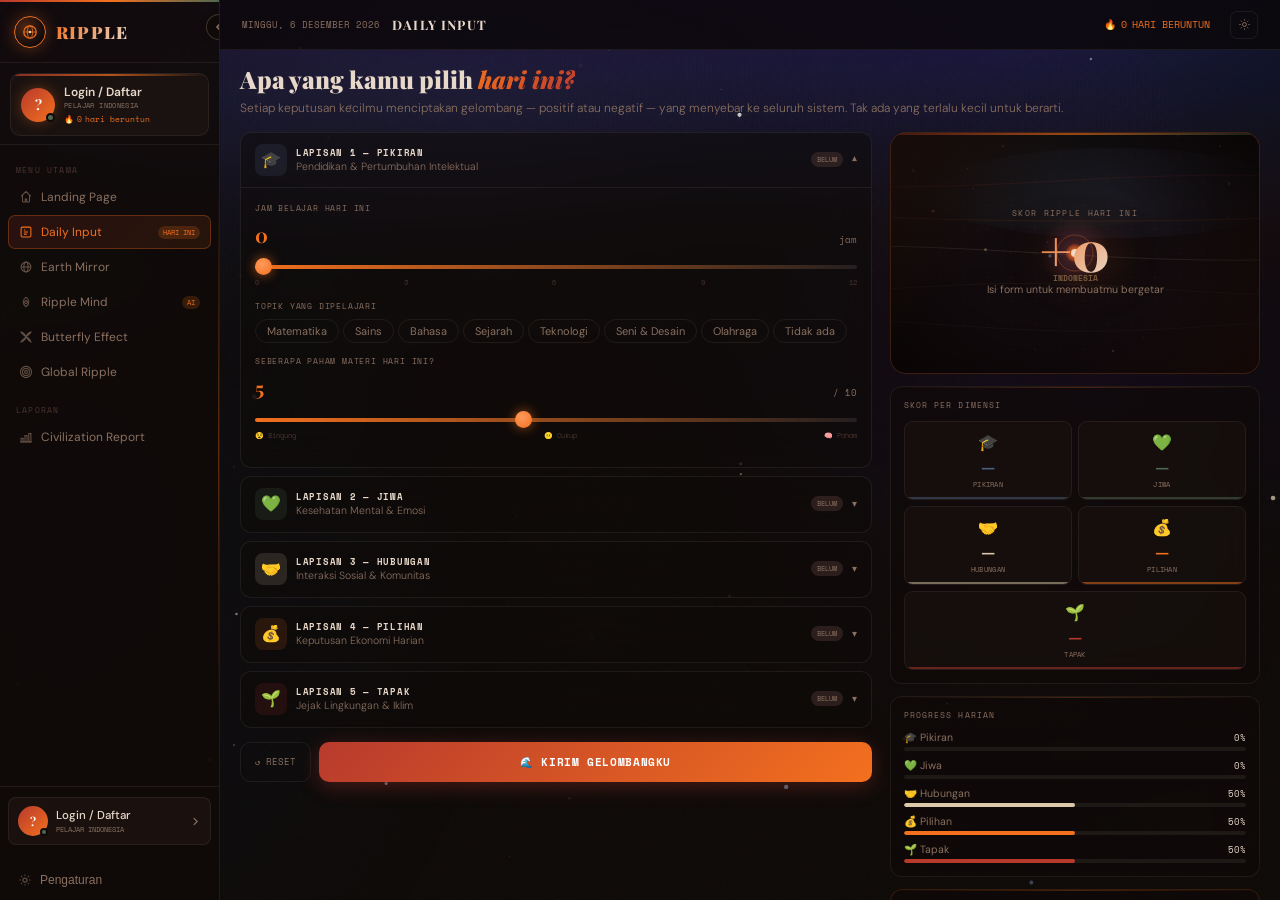
==== input.html @ 6441d4a1 "Add files via upload" ====
<!doctype html>
<html lang="id">
  <head>
    <meta charset="UTF-8" />
    <meta name="viewport" content="width=device-width,initial-scale=1.0" />
    <title>RIPPLE — Daily Input</title>
    <link rel="preconnect" href="https://fonts.googleapis.com" />
    <link
      href="https://fonts.googleapis.com/css2?family=Playfair+Display:ital,wght@0,700;0,900;1,700&family=Space+Mono:wght@400;700&family=DM+Sans:opsz,wght@9..40,300;9..40,400;9..40,500;9..40,600&display=swap"
      rel="stylesheet"
    />
    <!-- ══ THEME (diload pertama untuk cegah flash) ══ -->
    <script>
      // Apply theme before render to prevent flash
      (function () {
        var t = localStorage.getItem("ripple_theme") || "dark";
        document.documentElement.setAttribute("data-theme", t);
      })();
    </script>
    <style id="theme-vars">
      /* ══════════════════════════════════════════════
   RIPPLE — Theme Variables
   Supports: [data-theme="dark"] (default) & [data-theme="light"]
══════════════════════════════════════════════ */

      /* ── BRAND COLORS (tetap sama di semua tema) ── */
      :root {
        --cream: #e8d8c9;
        --navy: #4b607f;
        --sand: #dcc9a9;
        --red: #b83a2d;
        --forest: #4e6851;
        --orange: #f3701e;
        --sw: 220px;

        /* Transition untuk semua perubahan tema */
        --theme-transition:
          background 0.35s ease, color 0.35s ease, border-color 0.35s ease;
      }

      /* ══════════════════════════════
   DARK THEME (default)
══════════════════════════════ */
      :root,
      [data-theme="dark"] {
        --bg: #0f0b09;
        --bg2: #1a1210ee;
        --bg3: #221815cc;
        --bg4: #2c1f1a;

        --txt: #e8d8c9;
        --muted: #8a7060;
        --dim: #4a3530;
        --border: rgba(232, 216, 201, 0.08);
        --borderg: rgba(220, 201, 169, 0.22);

        --aurora1: rgba(78, 104, 81, 0.18);
        --aurora2: rgba(75, 96, 127, 0.15);
        --aurora3: rgba(184, 58, 45, 0.12);
        --aurora4: rgba(140, 60, 180, 0.1);

        /* Panel/card backgrounds */
        --panel-bg: rgba(15, 10, 8, 0.55);
        --panel-bg-solid: rgba(16, 10, 8, 0.82);
        --sidebar-bg: rgba(12, 8, 6, 0.9);
        --topbar-bg: rgba(10, 6, 4, 0.75);
        --input-bg: rgba(15, 10, 8, 0.7);
        --card-bg: rgba(34, 24, 21, 0.6);
        --chip-bg: rgba(20, 14, 12, 0.9);

        /* Radial overlay inside ripple box */
        --ripple-vignette: rgba(8, 4, 2, 0.75);

        /* Grain opacity */
        --grain-opacity: 0.022;

        /* Theme toggle icon */
        --theme-icon: "☀️";
        --theme-label: "Mode Terang";
      }

      /* ══════════════════════════════
   LIGHT THEME
══════════════════════════════ */
      [data-theme="light"] {
        --bg: #f0e6da;
        --bg2: #e8d9caee;
        --bg3: #deccbacc;
        --bg4: #d3bfa9;

        --txt: #1e140f;
        --muted: #5c4235;
        --dim: #9a7b6a;
        --border: rgba(80, 50, 35, 0.15);
        --borderg: rgba(80, 50, 35, 0.3);

        --aurora1: rgba(78, 104, 81, 0.1);
        --aurora2: rgba(75, 96, 127, 0.08);
        --aurora3: rgba(184, 58, 45, 0.07);
        --aurora4: rgba(140, 60, 180, 0.06);

        /* Panel/card backgrounds */
        --panel-bg: rgba(255, 248, 240, 0.88);
        --panel-bg-solid: rgba(252, 244, 234, 0.97);
        --sidebar-bg: rgba(248, 238, 226, 0.98);
        --topbar-bg: rgba(246, 236, 224, 0.96);
        --input-bg: rgba(255, 252, 248, 0.95);
        --card-bg: rgba(240, 228, 214, 0.9);
        --chip-bg: rgba(252, 244, 234, 0.98);

        /* Radial overlay inside ripple box */
        --ripple-vignette: rgba(230, 215, 195, 0.5);

        /* Grain opacity */
        --grain-opacity: 0.012;

        /* Theme toggle icon */
        --theme-icon: "🌙";
        --theme-label: "Mode Gelap";
      }
    </style>
    <style>
      *,
      *::before,
      *::after {
        box-sizing: border-box;
        margin: 0;
        padding: 0;
      }

      html,
      body {
        height: 100%;
        font-family: "DM Sans", sans-serif;
        background: var(--bg);
        color: var(--txt);
        overflow: hidden;
      }

      /* ══════════════════════════════════════
         FIXED RIPPLE BACKGROUND — always visible
      ══════════════════════════════════════ */
      #ripple-bg {
        position: fixed;
        inset: 0;
        z-index: 0;
        pointer-events: none;
      }
      #ripple-bg canvas {
        width: 100%;
        height: 100%;
        display: block;
      }

      /* Deep space — static base, animation is on canvas */
      #aurora-layer {
        position: fixed;
        inset: 0;
        z-index: 0;
        pointer-events: none;
        background:
          radial-gradient(
            ellipse 140% 55% at 15% -5%,
            rgba(35, 15, 75, 0.6) 0%,
            transparent 65%
          ),
          radial-gradient(
            ellipse 110% 45% at 85% 0%,
            rgba(15, 35, 90, 0.5) 0%,
            transparent 60%
          ),
          radial-gradient(
            ellipse 90% 50% at 50% -10%,
            rgba(55, 15, 65, 0.35) 0%,
            transparent 55%
          ),
          radial-gradient(
            ellipse 50% 90% at 5% 60%,
            rgba(8, 25, 55, 0.22) 0%,
            transparent 70%
          ),
          radial-gradient(
            ellipse 70% 40% at 90% 40%,
            rgba(20, 10, 50, 0.2) 0%,
            transparent 65%
          );
      }

      /* Grain */
      body::before {
        content: "";
        position: fixed;
        inset: 0;
        z-index: 1;
        pointer-events: none;
        background-image: url("data:image/svg+xml,%3Csvg viewBox='0 0 256 256' xmlns='http://www.w3.org/2000/svg'%3E%3Cfilter id='n'%3E%3CfeTurbulence type='fractalNoise' baseFrequency='0.9' numOctaves='4' stitchTiles='stitch'/%3E%3C/filter%3E%3Crect width='100%25' height='100%25' filter='url(%23n)' opacity='1'/%3E%3C/svg%3E");
        opacity: 0.022;
        mix-blend-mode: overlay;
      }

      .shell {
        display: flex;
        height: 100vh;
        width: 100vw;
        position: relative;
        z-index: 2;
      }

      /* ── SIDEBAR ── */
      .sidebar {
        width: var(--sw);
        min-width: var(--sw);
        height: 100vh;
        background: var(--panel-bg-solid);
        backdrop-filter: blur(20px);
        border-right: 1px solid var(--border);
        display: flex;
        flex-direction: column;
        flex-shrink: 0;
        position: relative;
        overflow: hidden;
      }
      .sidebar::before {
        content: "";
        position: absolute;
        top: 0;
        left: 0;
        right: 0;
        height: 2px;
        background: linear-gradient(
          90deg,
          var(--red),
          var(--orange),
          var(--forest)
        );
      }
      .sidebar::after {
        content: "";
        position: absolute;
        top: 20%;
        right: 0;
        width: 1px;
        height: 60%;
        background: linear-gradient(
          180deg,
          transparent,
          rgba(243, 112, 30, 0.35),
          transparent
        );
        pointer-events: none;
      }
      .sbar-logo {
        padding: 16px 14px 14px;
        border-bottom: 1px solid var(--border);
        display: flex;
        align-items: center;
        gap: 10px;
        text-decoration: none;
        flex-shrink: 0;
      }
      .logo-orb {
        width: 32px;
        height: 32px;
        border-radius: 50%;
        border: 1.5px solid var(--orange);
        display: flex;
        align-items: center;
        justify-content: center;
        flex-shrink: 0;
        background: radial-gradient(
          circle at 35% 35%,
          rgba(243, 112, 30, 0.28),
          transparent 70%
        );
        box-shadow: 0 0 16px rgba(243, 112, 30, 0.35);
        animation: orbPulse 3s ease-in-out infinite;
      }
      @keyframes orbPulse {
        0%,
        100% {
          box-shadow: 0 0 16px rgba(243, 112, 30, 0.3);
        }
        50% {
          box-shadow:
            0 0 28px rgba(243, 112, 30, 0.6),
            0 0 50px rgba(184, 58, 45, 0.2);
        }
      }
      .logo-txt {
        font-family: "Playfair Display", serif;
        font-weight: 900;
        font-size: 17px;
        letter-spacing: 0.07em;
        background: linear-gradient(135deg, var(--orange), var(--cream));
        -webkit-background-clip: text;
        -webkit-text-fill-color: transparent;
        background-clip: text;
      }
      .sbar-nav {
        flex: 1;
        padding: 8px;
        overflow-y: auto;
        scrollbar-width: none;
      }
      .sbar-nav::-webkit-scrollbar {
        display: none;
      }
      .nav-sec {
        font-family: "Space Mono", monospace;
        font-size: 7.5px;
        letter-spacing: 0.16em;
        color: var(--dim);
        text-transform: uppercase;
        padding: 12px 8px 4px;
      }
      .nav-a {
        display: flex;
        align-items: center;
        gap: 8px;
        padding: 8px 10px;
        border-radius: 7px;
        text-decoration: none;
        color: var(--muted);
        font-size: 12px;
        transition: all 0.2s;
        border: 1px solid transparent;
        margin-bottom: 1px;
        cursor: pointer;
      }
      .nav-a:hover {
        background: rgba(232, 216, 201, 0.05);
        color: var(--txt);
        border-color: var(--border);
      }
      .nav-a.active {
        background: linear-gradient(
          135deg,
          rgba(184, 58, 45, 0.15),
          rgba(243, 112, 30, 0.1)
        );
        color: var(--orange);
        border-color: rgba(243, 112, 30, 0.3);
      }
      .nav-a svg {
        width: 14px;
        height: 14px;
        opacity: 0.7;
        flex-shrink: 0;
      }
      .nav-a.active svg {
        opacity: 1;
      }
      .nbadge {
        margin-left: auto;
        font-family: "Space Mono", monospace;
        font-size: 6.5px;
        padding: 2px 5px;
        border-radius: 99px;
        background: rgba(243, 112, 30, 0.18);
        color: var(--orange);
      }
      .sbar-user {
        padding: 10px 8px;
        border-top: 1px solid var(--border);
        flex-shrink: 0;
      }
      .user-card {
        display: flex;
        align-items: center;
        gap: 8px;
        padding: 8px 9px;
        border-radius: 8px;
        border: 1px solid var(--border);
        background: var(--card-bg);
        cursor: pointer;
        transition: all 0.2s;
        text-decoration: none;
      }
      .user-card:hover {
        border-color: var(--borderg);
      }
      .u-avatar {
        width: 30px;
        height: 30px;
        border-radius: 50%;
        flex-shrink: 0;
        background: linear-gradient(135deg, var(--red), var(--orange));
        display: flex;
        align-items: center;
        justify-content: center;
        font-family: "Playfair Display", serif;
        font-size: 12px;
        font-weight: 700;
        color: #fff;
        position: relative;
      }
      .u-avatar::after {
        content: "";
        position: absolute;
        bottom: 0px;
        right: 0px;
        width: 8px;
        height: 8px;
        border-radius: 50%;
        background: var(--forest);
        border: 2px solid var(--bg);
      }
      .u-info {
        flex: 1;
        min-width: 0;
      }
      .u-name {
        font-size: 11.5px;
        font-weight: 500;
        color: var(--txt);
        white-space: nowrap;
        overflow: hidden;
        text-overflow: ellipsis;
      }
      .u-role {
        font-family: "Space Mono", monospace;
        font-size: 7px;
        color: var(--muted);
        margin-top: 1px;
      }

      /* ── MAIN ── */
      .main {
        flex: 1;
        display: flex;
        flex-direction: column;
        overflow: hidden;
        min-width: 0;
      }
      .topbar {
        height: 50px;
        flex-shrink: 0;
        background: var(--topbar-bg);
        backdrop-filter: blur(18px);
        border-bottom: 1px solid var(--border);
        display: flex;
        align-items: center;
        padding: 0 22px;
        gap: 12px;
      }
      .tb-date {
        font-family: "Space Mono", monospace;
        font-size: 9px;
        color: var(--muted);
      }
      .tb-title {
        font-family: "Playfair Display", serif;
        font-size: 13px;
        font-weight: 700;
        letter-spacing: 0.09em;
        color: var(--cream);
      }
      .tb-streak {
        margin-left: auto;
        font-family: "Space Mono", monospace;
        font-size: 10px;
        color: var(--orange);
        display: flex;
        align-items: center;
        gap: 5px;
      }

      /* ── SCROLL ── */
      .scroll {
        flex: 1;
        overflow-y: auto;
        padding: 16px 20px;
        display: flex;
        flex-direction: column;
        gap: 0;
      }
      .scroll::-webkit-scrollbar {
        width: 3px;
      }
      .scroll::-webkit-scrollbar-thumb {
        background: rgba(243, 112, 30, 0.3);
        border-radius: 99px;
      }

      .two-col {
        display: grid;
        grid-template-columns: 1fr 370px;
        gap: 18px;
        align-items: start;
        flex: 1;
      }
      .col-left {
        display: flex;
        flex-direction: column;
        gap: 0;
      }
      .col-right {
        display: flex;
        flex-direction: column;
        gap: 12px;
        position: sticky;
        top: 0;
      }

      .page-head {
        margin-bottom: 14px;
      }
      .page-head h1 {
        font-family: "Playfair Display", serif;
        font-size: 24px;
        font-weight: 900;
        line-height: 1.15;
        margin-bottom: 5px;
      }
      .page-head h1 em {
        font-style: italic;
        background: linear-gradient(135deg, var(--orange), var(--red));
        -webkit-background-clip: text;
        -webkit-text-fill-color: transparent;
        background-clip: text;
      }
      .page-head p {
        font-size: 12px;
        color: var(--muted);
        line-height: 1.6;
        font-weight: 300;
      }

      .score-panel {
        background: var(--panel-bg);
        backdrop-filter: blur(24px);
        border: 1px solid rgba(243, 112, 30, 0.2);
        border-radius: 16px;
        padding: 0;
        overflow: hidden;
        position: relative;
      }
      .score-panel::before {
        content: "";
        position: absolute;
        top: 0;
        left: 0;
        right: 0;
        height: 2px;
        background: linear-gradient(
          90deg,
          var(--red),
          var(--orange),
          var(--forest)
        );
      }
      .ripple-box {
        position: relative;
        width: 100%;
        height: 240px;
        overflow: hidden;
      }
      .ripple-box canvas {
        position: absolute;
        top: 0;
        left: 0;
        width: 100%;
        height: 100%;
        z-index: 1;
      }
      .ripple-box::before {
        content: "";
        position: absolute;
        inset: 0;
        background: radial-gradient(
          ellipse at 50% 50%,
          transparent 38%,
          var(--ripple-vignette) 100%
        );
        pointer-events: none;
        z-index: 2;
      }
      .ripple-box::after {
        content: "";
        position: absolute;
        inset: 0;
        background:
          linear-gradient(135deg, rgba(243, 112, 30, 0.06) 0%, transparent 35%),
          linear-gradient(315deg, rgba(184, 58, 45, 0.06) 0%, transparent 35%);
        pointer-events: none;
        z-index: 2;
      }
      .ripple-overlay {
        position: absolute;
        inset: 0;
        z-index: 3;
        display: flex;
        flex-direction: column;
        align-items: center;
        justify-content: center;
        pointer-events: none;
        gap: 2px;
      }
      .ro-label {
        font-family: "Space Mono", monospace;
        font-size: 8px;
        letter-spacing: 0.16em;
        color: var(--muted);
        text-transform: uppercase;
      }
      .ro-score {
        font-family: "Playfair Display", serif;
        font-size: 56px;
        font-weight: 900;
        line-height: 1;
        background: linear-gradient(135deg, var(--orange), var(--cream));
        -webkit-background-clip: text;
        -webkit-text-fill-color: transparent;
        background-clip: text;
        filter: drop-shadow(0 0 22px rgba(243, 112, 30, 0.5));
        transition: all 0.4s ease;
      }
      .ro-desc {
        font-size: 10.5px;
        color: var(--muted);
        margin-top: 4px;
        text-align: center;
        max-width: 190px;
        line-height: 1.4;
      }
      .ripple-timeline {
        position: absolute;
        bottom: 0;
        left: 0;
        right: 0;
        height: 40px;
        display: flex;
        align-items: flex-end;
        gap: 3px;
        padding: 0 14px 10px;
        z-index: 4;
      }
      .tl-bar {
        flex: 1;
        border-radius: 3px 3px 0 0;
        min-height: 3px;
        transition: height 0.6s cubic-bezier(0.34, 1.56, 0.64, 1);
        opacity: 0.55;
      }
      .tl-bar:hover {
        opacity: 1;
      }

      /* ── RIGHT PANELS ── */
      .r-panel {
        background: var(--panel-bg);
        backdrop-filter: blur(20px);
        border: 1px solid var(--border);
        border-radius: 12px;
        padding: 13px;
        overflow: hidden;
        position: relative;
      }
      .r-panel::before {
        content: "";
        position: absolute;
        top: 0;
        left: 0;
        right: 0;
        height: 1px;
        background: linear-gradient(
          90deg,
          transparent,
          rgba(243, 112, 30, 0.25),
          transparent
        );
      }
      .r-panel-title {
        font-family: "Space Mono", monospace;
        font-size: 7.5px;
        letter-spacing: 0.14em;
        color: var(--muted);
        text-transform: uppercase;
        margin-bottom: 10px;
      }

      /* Dimension score chips */
      .chips {
        display: grid;
        grid-template-columns: 1fr 1fr;
        gap: 6px;
      }
      .chip {
        display: flex;
        flex-direction: column;
        align-items: center;
        gap: 3px;
        padding: 10px 4px;
        border-radius: 9px;
        border: 1px solid var(--border);
        background: rgba(26, 18, 16, 0.6);
        position: relative;
        overflow: hidden;
        transition:
          border-color 0.3s,
          transform 0.2s;
      }
      .chip:hover {
        transform: translateY(-1px);
        border-color: var(--borderg);
      }
      .chip:nth-child(5) {
        grid-column: span 2;
      }
      .chip::before {
        content: "";
        position: absolute;
        bottom: 0;
        left: 0;
        right: 0;
        height: 2px;
        opacity: 0.5;
      }
      .chip:nth-child(1)::before {
        background: var(--navy);
      }
      .chip:nth-child(2)::before {
        background: var(--forest);
      }
      .chip:nth-child(3)::before {
        background: var(--sand);
      }
      .chip:nth-child(4)::before {
        background: var(--orange);
      }
      .chip:nth-child(5)::before {
        background: var(--red);
      }
      .chip-ico {
        font-size: 16px;
      }
      .chip-val {
        font-family: "Playfair Display", serif;
        font-size: 16px;
        font-weight: 700;
      }
      .chip-lbl {
        font-family: "Space Mono", monospace;
        font-size: 6.5px;
        color: var(--muted);
        letter-spacing: 0.05em;
        text-transform: uppercase;
        text-align: center;
      }

      /* Progress bars */
      .prog-list {
        display: flex;
        flex-direction: column;
        gap: 8px;
      }
      .prog-row {
        display: flex;
        flex-direction: column;
        gap: 3px;
      }
      .prog-meta {
        display: flex;
        justify-content: space-between;
        align-items: center;
      }
      .prog-name {
        font-size: 10.5px;
        color: var(--muted);
        display: flex;
        align-items: center;
        gap: 4px;
      }
      .prog-pct {
        font-family: "Space Mono", monospace;
        font-size: 9px;
        color: var(--txt);
      }
      .prog-track {
        height: 4px;
        border-radius: 99px;
        background: rgba(232, 216, 201, 0.07);
        overflow: hidden;
      }
      .prog-fill {
        height: 100%;
        border-radius: 99px;
        transition: width 0.6s cubic-bezier(0.34, 1.56, 0.64, 1);
      }

      /* AI mirror */
      #aiHint {
        border-color: rgba(243, 112, 30, 0.18);
      }

      /* ══════════════════════════════════════
         FORM CARDS
      ══════════════════════════════════════ */
      .dim-card {
        background: rgba(15, 10, 8, 0.5);
        backdrop-filter: blur(16px);
        border: 1px solid var(--border);
        border-radius: 11px;
        overflow: hidden;
        margin-bottom: 8px;
        transition:
          border-color 0.3s,
          box-shadow 0.3s;
        position: relative;
      }
      .dim-card::before {
        content: "";
        position: absolute;
        left: 0;
        top: 0;
        bottom: 0;
        width: 3px;
        border-radius: 3px 0 0 3px;
        opacity: 0;
        transition: opacity 0.3s;
      }
      .dim-card.filled::before {
        opacity: 1;
      }
      .dim-card.filled.card-pikiran::before {
        background: var(--navy);
      }
      .dim-card.filled.card-jiwa::before {
        background: var(--forest);
      }
      .dim-card.filled.card-hub::before {
        background: var(--sand);
      }
      .dim-card.filled.card-pilihan::before {
        background: var(--orange);
      }
      .dim-card.filled.card-tapak::before {
        background: var(--red);
      }
      .dim-card:hover {
        border-color: var(--borderg);
      }
      .dim-card.filled {
        border-color: rgba(78, 104, 81, 0.28);
        box-shadow: 0 4px 20px rgba(0, 0, 0, 0.35);
      }
      .dim-head {
        display: flex;
        align-items: center;
        gap: 9px;
        padding: 11px 14px;
        border-bottom: 1px solid transparent;
        cursor: pointer;
        user-select: none;
      }
      .dim-card.open .dim-head {
        border-color: var(--border);
      }
      .dim-emo {
        width: 32px;
        height: 32px;
        border-radius: 8px;
        display: flex;
        align-items: center;
        justify-content: center;
        font-size: 16px;
        flex-shrink: 0;
      }
      .dim-info {
        flex: 1;
      }
      .dim-title {
        font-family: "Space Mono", monospace;
        font-size: 9px;
        font-weight: 700;
        letter-spacing: 0.08em;
      }
      .dim-sub {
        font-size: 10.5px;
        color: var(--muted);
        margin-top: 1px;
        font-weight: 300;
      }
      .dim-badge {
        font-family: "Space Mono", monospace;
        font-size: 7px;
        padding: 2px 6px;
        border-radius: 99px;
        background: rgba(74, 53, 48, 0.5);
        color: var(--muted);
        flex-shrink: 0;
      }
      .dim-badge.done {
        background: rgba(78, 104, 81, 0.25);
        color: #7eb884;
      }
      .dim-arrow {
        font-size: 10px;
        color: var(--muted);
        transition: transform 0.3s;
        flex-shrink: 0;
      }
      .dim-card.open .dim-arrow {
        transform: rotate(180deg);
      }
      .dim-body {
        max-height: 0;
        overflow: hidden;
        transition:
          max-height 0.45s ease,
          padding 0.3s;
      }
      .dim-card.open .dim-body {
        max-height: 700px;
        padding: 14px;
      }

      /* Form elements */
      .f-row {
        margin-bottom: 12px;
      }
      .f-label {
        display: block;
        font-family: "Space Mono", monospace;
        font-size: 8px;
        letter-spacing: 0.1em;
        color: var(--muted);
        text-transform: uppercase;
        margin-bottom: 7px;
      }
      .rng-head {
        display: flex;
        justify-content: space-between;
        margin-bottom: 5px;
      }
      .rng-val {
        font-family: "Playfair Display", serif;
        font-size: 20px;
        font-weight: 700;
        color: var(--orange);
      }
      .rng-unit {
        font-family: "Space Mono", monospace;
        font-size: 8.5px;
        color: var(--muted);
        align-self: flex-end;
        margin-bottom: 2px;
      }

      input[type="range"] {
        width: 100%;
        height: 4px;
        border-radius: 99px;
        outline: none;
        border: none;
        cursor: pointer;
        -webkit-appearance: none;
        background: linear-gradient(
          90deg,
          var(--orange),
          rgba(232, 216, 201, 0.1)
        );
      }
      input[type="range"]::-webkit-slider-thumb {
        -webkit-appearance: none;
        width: 17px;
        height: 17px;
        border-radius: 50%;
        background: radial-gradient(circle at 40% 35%, #ff9a5c, var(--orange));
        box-shadow: 0 0 12px rgba(243, 112, 30, 0.65);
        cursor: pointer;
        transition: transform 0.15s;
      }
      input[type="range"]::-webkit-slider-thumb:active {
        transform: scale(1.3);
      }
      .rng-lbl {
        display: flex;
        justify-content: space-between;
        margin-top: 3px;
      }
      .rng-lbl span {
        font-family: "Space Mono", monospace;
        font-size: 7px;
        color: var(--dim);
      }

      .pill-group {
        display: flex;
        flex-wrap: wrap;
        gap: 4px;
      }
      .pill {
        padding: 4px 11px;
        border-radius: 99px;
        border: 1px solid var(--border);
        font-size: 11px;
        color: var(--muted);
        cursor: pointer;
        transition: all 0.18s;
        background: transparent;
        user-select: none;
      }
      .pill:hover {
        border-color: var(--borderg);
        color: var(--txt);
      }
      .pill.sel {
        background: rgba(243, 112, 30, 0.14);
        border-color: rgba(243, 112, 30, 0.5);
        color: var(--orange);
      }

      .mood-row {
        display: flex;
        gap: 4px;
      }
      .mood-btn {
        flex: 1;
        display: flex;
        flex-direction: column;
        align-items: center;
        gap: 2px;
        padding: 8px 3px;
        border-radius: 9px;
        border: 1px solid var(--border);
        background: transparent;
        cursor: pointer;
        transition: all 0.2s;
        font-size: 18px;
        position: relative;
        overflow: hidden;
      }
      .mood-btn span {
        font-size: 7px;
        font-family: "Space Mono", monospace;
        color: var(--muted);
      }
      .mood-btn:hover {
        border-color: var(--borderg);
        transform: translateY(-2px);
      }
      .mood-btn.sel {
        border-color: rgba(243, 112, 30, 0.45);
        background: rgba(243, 112, 30, 0.1);
        box-shadow: 0 4px 14px rgba(243, 112, 30, 0.2);
      }
      .mood-btn::after {
        content: "";
        position: absolute;
        inset: 0;
        opacity: 0;
        background: radial-gradient(
          circle at 50% 50%,
          rgba(243, 112, 30, 0.28),
          transparent 60%
        );
        transition: opacity 0.25s;
      }
      .mood-btn.sel::after {
        opacity: 1;
      }

      .toggle-list {
        display: flex;
        flex-direction: column;
        gap: 5px;
      }
      .tog {
        display: flex;
        align-items: center;
        gap: 8px;
        padding: 8px 10px;
        border-radius: 7px;
        border: 1px solid var(--border);
        cursor: pointer;
        transition: all 0.2s;
        user-select: none;
      }
      .tog:hover {
        background: rgba(232, 216, 201, 0.03);
      }
      .tog.chk {
        background: rgba(78, 104, 81, 0.1);
        border-color: rgba(78, 104, 81, 0.35);
      }
      .tog-box {
        width: 15px;
        height: 15px;
        border-radius: 4px;
        border: 1.5px solid var(--dim);
        display: flex;
        align-items: center;
        justify-content: center;
        font-size: 9px;
        transition: all 0.18s;
        flex-shrink: 0;
      }
      .tog.chk .tog-box {
        background: var(--forest);
        border-color: var(--forest);
        color: #fff;
      }
      .tog-lbl {
        font-size: 11.5px;
        color: var(--muted);
        flex: 1;
      }
      .tog.chk .tog-lbl {
        color: var(--txt);
      }
      .tog-tag {
        font-family: "Space Mono", monospace;
        font-size: 6.5px;
        padding: 2px 5px;
        border-radius: 99px;
        background: rgba(78, 104, 81, 0.18);
        color: #7eb884;
        flex-shrink: 0;
      }
      .tog-tag.neg {
        background: rgba(184, 58, 45, 0.18);
        color: #e07060;
      }

      textarea {
        width: 100%;
        background: rgba(26, 18, 16, 0.7);
        border: 1px solid var(--border);
        border-radius: 7px;
        padding: 8px 10px;
        font-family: "DM Sans", sans-serif;
        font-size: 11.5px;
        color: var(--txt);
        resize: none;
        outline: none;
        transition: border-color 0.2s;
        line-height: 1.55;
      }
      textarea:focus {
        border-color: rgba(243, 112, 30, 0.4);
      }
      textarea::placeholder {
        color: var(--dim);
      }

      .submit-row {
        display: flex;
        gap: 8px;
        margin-top: 6px;
        padding-bottom: 22px;
      }
      .btn-sub {
        flex: 1;
        padding: 12px 18px;
        border-radius: 10px;
        border: none;
        background: linear-gradient(135deg, var(--red), var(--orange));
        color: #fff;
        font-family: "Space Mono", monospace;
        font-size: 10.5px;
        font-weight: 700;
        letter-spacing: 0.06em;
        cursor: pointer;
        transition: all 0.3s;
        position: relative;
        overflow: hidden;
        box-shadow: 0 4px 20px rgba(184, 58, 45, 0.35);
      }
      .btn-sub::before {
        content: "";
        position: absolute;
        top: -50%;
        left: -60%;
        width: 50%;
        height: 200%;
        background: linear-gradient(
          120deg,
          transparent,
          rgba(255, 255, 255, 0.18),
          transparent
        );
        transform: skewX(-20deg);
        transition: left 0.5s;
      }
      .btn-sub:hover::before {
        left: 130%;
      }
      .btn-sub:hover {
        transform: translateY(-2px);
        box-shadow: 0 10px 32px rgba(243, 112, 30, 0.45);
      }
      .btn-sub:active {
        transform: translateY(0);
      }
      .btn-rst {
        padding: 12px 14px;
        border-radius: 10px;
        border: 1px solid var(--border);
        background: transparent;
        color: var(--muted);
        font-family: "Space Mono", monospace;
        font-size: 8.5px;
        cursor: pointer;
        transition: all 0.18s;
      }
      .btn-rst:hover {
        border-color: var(--borderg);
        color: var(--txt);
      }

      /* ── MODAL ── */
      .modal-bg {
        display: none;
        min-height: 100vh;
        background: rgba(8, 4, 2, 0.93);
        backdrop-filter: blur(20px);
        align-items: center;
        justify-content: center;
        position: fixed;
        inset: 0;
        z-index: 200;
      }
      .modal-bg.show {
        display: flex;
      }
      .modal-box {
        text-align: center;
        padding: 40px 32px;
        border-radius: 18px;
        border: 1px solid rgba(243, 112, 30, 0.3);
        background: linear-gradient(
          135deg,
          rgba(34, 24, 21, 0.95),
          rgba(44, 31, 26, 0.98)
        );
        max-width: 390px;
        width: 92%;
        box-shadow:
          0 32px 80px rgba(0, 0, 0, 0.7),
          0 0 60px rgba(184, 58, 45, 0.2);
        position: relative;
        overflow: hidden;
      }
      .modal-box::before {
        content: "";
        position: absolute;
        top: 0;
        left: 0;
        right: 0;
        height: 2px;
        background: linear-gradient(
          90deg,
          var(--red),
          var(--orange),
          var(--forest)
        );
      }
      .m-globe {
        font-size: 48px;
        margin-bottom: 12px;
        display: block;
      }
      .m-title {
        font-family: "Playfair Display", serif;
        font-size: 21px;
        font-weight: 900;
        margin-bottom: 8px;
        background: linear-gradient(135deg, var(--orange), var(--cream));
        -webkit-background-clip: text;
        -webkit-text-fill-color: transparent;
        background-clip: text;
      }
      .m-desc {
        font-size: 12.5px;
        color: var(--muted);
        line-height: 1.65;
        margin-bottom: 14px;
      }
      .m-fact {
        font-family: "Space Mono", monospace;
        font-size: 9px;
        color: var(--orange);
        padding: 10px 13px;
        border-radius: 7px;
        border: 1px solid rgba(243, 112, 30, 0.22);
        background: rgba(243, 112, 30, 0.07);
        margin-bottom: 18px;
        line-height: 1.6;
        text-align: left;
      }
      .m-close {
        padding: 9px 28px;
        border-radius: 7px;
        border: 1px solid rgba(243, 112, 30, 0.4);
        background: transparent;
        color: var(--orange);
        font-family: "Space Mono", monospace;
        font-size: 9.5px;
        cursor: pointer;
        transition: all 0.2s;
      }
      .m-close:hover {
        background: rgba(243, 112, 30, 0.12);
      }

      /* ── TOASTS ── */
      .toasts {
        position: fixed;
        bottom: 18px;
        right: 18px;
        z-index: 300;
        display: flex;
        flex-direction: column;
        gap: 7px;
      }
      .toast {
        padding: 11px 15px;
        border-radius: 9px;
        border: 1px solid var(--border);
        background: rgba(15, 9, 7, 0.95);
        backdrop-filter: blur(16px);
        font-size: 11.5px;
        max-width: 270px;
        transform: translateX(110%);
        transition: transform 0.4s cubic-bezier(0.34, 1.56, 0.64, 1);
      }
      .toast.show {
        transform: translateX(0);
      }
      .toast.pos {
        border-color: rgba(78, 104, 81, 0.5);
      }
      .toast.neg {
        border-color: rgba(184, 58, 45, 0.5);
      }
      .toast-t {
        font-family: "Space Mono", monospace;
        font-size: 9px;
        font-weight: 700;
        margin-bottom: 2px;
      }
      .toast.pos .toast-t {
        color: #7eb884;
      }
      .toast.neg .toast-t {
        color: #e07060;
      }
      .toast-m {
        color: var(--muted);
        font-size: 10.5px;
        line-height: 1.45;
      }

      @keyframes scorePop {
        0% {
          transform: scale(1);
        }
        40% {
          transform: scale(1.14);
        }
        100% {
          transform: scale(1);
        }
      }
      .score-pop {
        animation: scorePop 0.45s cubic-bezier(0.34, 1.56, 0.64, 1);
      }

      /* ── STREAK BADGE ── */
      .m-streak {
        display: inline-flex;
        align-items: center;
        gap: 6px;
        font-family: "Space Mono", monospace;
        font-size: 10px;
        color: var(--orange);
        margin-bottom: 18px;
        padding: 5px 12px;
        border-radius: 99px;
        background: rgba(243, 112, 30, 0.1);
        border: 1px solid rgba(243, 112, 30, 0.25);
      }

      /* ── SIDEBAR EXTRAS ── */
      .sb-streak-row {
        display: flex;
        gap: 4px;
        padding: 0 8px 6px;
      }
      .sb-day {
        flex: 1;
        height: 28px;
        border-radius: 5px;
        border: 1px solid var(--border);
        background: rgba(232, 216, 201, 0.03);
        display: flex;
        align-items: center;
        justify-content: center;
        font-family: "Space Mono", monospace;
        font-size: 7px;
        color: var(--dim);
        transition: all 0.3s;
        position: relative;
        overflow: hidden;
      }
      .sb-day.done {
        background: rgba(243, 112, 30, 0.15);
        border-color: rgba(243, 112, 30, 0.35);
        color: var(--orange);
      }
      .sb-day.done::after {
        content: "✓";
        position: absolute;
        bottom: 1px;
        right: 2px;
        font-size: 6px;
        color: var(--orange);
        opacity: 0.7;
      }
      .sb-day.today {
        border-color: rgba(243, 112, 30, 0.5);
        box-shadow: 0 0 8px rgba(243, 112, 30, 0.2);
        color: var(--txt);
      }

      .sb-history {
        padding: 4px 8px 8px;
        display: flex;
        align-items: flex-end;
        gap: 3px;
        height: 44px;
      }
      .sb-history-empty {
        font-family: "Space Mono", monospace;
        font-size: 7.5px;
        color: var(--dim);
        align-self: center;
        width: 100%;
        text-align: center;
      }
      .sb-hbar {
        flex: 1;
        border-radius: 2px 2px 0 0;
        min-height: 4px;
        transition: height 0.5s cubic-bezier(0.34, 1.56, 0.64, 1);
        position: relative;
        cursor: default;
      }
      .sb-hbar::after {
        content: attr(data-score);
        position: absolute;
        bottom: 100%;
        left: 50%;
        transform: translateX(-50%);
        font-family: "Space Mono", monospace;
        font-size: 6px;
        color: var(--muted);
        white-space: nowrap;
        opacity: 0;
        transition: opacity 0.2s;
        margin-bottom: 2px;
      }
      .sb-hbar:hover::after {
        opacity: 1;
      }

      .sb-orbs {
        display: flex;
        gap: 5px;
        padding: 4px 8px 8px;
      }
      .sb-orb {
        flex: 1;
        display: flex;
        flex-direction: column;
        align-items: center;
        gap: 3px;
        padding: 7px 2px;
        border-radius: 8px;
        border: 1px solid var(--border);
        background: rgba(232, 216, 201, 0.03);
        position: relative;
        overflow: hidden;
        transition:
          border-color 0.3s,
          transform 0.2s;
        cursor: default;
      }
      .sb-orb.filled {
        border-color: rgba(243, 112, 30, 0.3);
        background: rgba(243, 112, 30, 0.06);
        transform: translateY(-1px);
      }
      .sb-orb span {
        font-size: 14px;
        line-height: 1;
      }
      .sb-orb-dot {
        width: 5px;
        height: 5px;
        border-radius: 50%;
        background: var(--oc);
        opacity: 0.3;
        transition:
          opacity 0.3s,
          box-shadow 0.3s;
      }
      .sb-orb.filled .sb-orb-dot {
        opacity: 1;
        box-shadow: 0 0 6px var(--oc);
      }

      .sb-impact {
        margin: 4px 8px 8px;
        padding: 10px 11px;
        border-radius: 9px;
        border: 1px solid var(--border);
        background: rgba(232, 216, 201, 0.03);
      }
      .sb-impact-top {
        display: flex;
        justify-content: space-between;
        align-items: center;
        margin-bottom: 6px;
      }
      .sb-impact-lbl {
        font-family: "Space Mono", monospace;
        font-size: 7px;
        color: var(--muted);
        text-transform: uppercase;
        letter-spacing: 0.1em;
      }
      .sb-impact-num {
        font-family: "Playfair Display", serif;
        font-size: 18px;
        font-weight: 700;
        background: linear-gradient(135deg, var(--orange), var(--cream));
        -webkit-background-clip: text;
        -webkit-text-fill-color: transparent;
        background-clip: text;
      }
      .sb-impact-bar {
        height: 3px;
        border-radius: 99px;
        background: rgba(232, 216, 201, 0.07);
        overflow: hidden;
        margin-bottom: 5px;
      }
      .sb-impact-fill {
        height: 100%;
        border-radius: 99px;
        background: linear-gradient(90deg, var(--red), var(--orange));
        transition: width 0.6s cubic-bezier(0.34, 1.56, 0.64, 1);
      }
      .sb-impact-sub {
        font-family: "Space Mono", monospace;
        font-size: 6.5px;
        color: var(--dim);
      }

      .sb-quote {
        margin: 4px 8px 10px;
        padding: 10px 11px;
        border-radius: 9px;
        border: 1px solid rgba(243, 112, 30, 0.15);
        background: rgba(243, 112, 30, 0.04);
        position: relative;
      }
      .sb-quote-ico {
        font-size: 13px;
        margin-bottom: 5px;
        opacity: 0.8;
      }
      .sb-quote-txt {
        font-size: 10.5px;
        color: var(--muted);
        line-height: 1.55;
        font-style: italic;
        font-weight: 300;
        margin-bottom: 5px;
      }
      .sb-quote-src {
        font-family: "Space Mono", monospace;
        font-size: 7px;
        color: var(--dim);
        letter-spacing: 0.05em;
      }

      /* ══════════════════════════════════════
   THEME TRANSITION SMOOTHING
══════════════════════════════════════ */
      html,
      body,
      .sidebar,
      .main,
      .topbar,
      .dim-card,
      .r-panel,
      .score-panel,
      .chip-val-box,
      .sbar-user,
      .user-card,
      .modal-inner,
      .settings-panel {
        transition:
          background 0.35s ease,
          color 0.35s ease,
          border-color 0.35s ease,
          box-shadow 0.35s ease;
      }

      /* ══════════════════════════════════════
   SETTINGS PANEL
══════════════════════════════════════ */
      .settings-overlay {
        position: fixed;
        inset: 0;
        z-index: 9998;
        background: rgba(0, 0, 0, 0.45);
        backdrop-filter: blur(4px);
        display: flex;
        align-items: center;
        justify-content: center;
        opacity: 0;
        pointer-events: none;
        transition: opacity 0.25s ease;
      }
      .settings-overlay.open {
        opacity: 1;
        pointer-events: all;
      }
      .settings-panel {
        background: var(--panel-bg-solid);
        border: 1px solid var(--borderg);
        border-radius: 18px;
        padding: 28px;
        width: 340px;
        max-width: 90vw;
        position: relative;
        transform: translateY(16px);
        transition:
          transform 0.25s ease,
          background 0.35s ease;
        backdrop-filter: blur(24px);
        box-shadow: 0 24px 80px rgba(0, 0, 0, 0.5);
      }
      .settings-overlay.open .settings-panel {
        transform: translateY(0);
      }
      .settings-panel::before {
        content: "";
        position: absolute;
        top: 0;
        left: 0;
        right: 0;
        height: 2px;
        border-radius: 18px 18px 0 0;
        background: linear-gradient(
          90deg,
          var(--red),
          var(--orange),
          var(--forest)
        );
      }
      .settings-title {
        font-family: "Playfair Display", serif;
        font-size: 18px;
        font-weight: 900;
        color: var(--txt);
        margin-bottom: 4px;
      }
      .settings-subtitle {
        font-family: "Space Mono", monospace;
        font-size: 8px;
        color: var(--muted);
        letter-spacing: 0.12em;
        text-transform: uppercase;
        margin-bottom: 22px;
      }
      .settings-close {
        position: absolute;
        top: 16px;
        right: 16px;
        width: 28px;
        height: 28px;
        border-radius: 50%;
        border: 1px solid var(--border);
        background: transparent;
        color: var(--muted);
        font-size: 14px;
        cursor: pointer;
        display: flex;
        align-items: center;
        justify-content: center;
        transition: all 0.2s;
      }
      .settings-close:hover {
        background: var(--card-bg);
        color: var(--txt);
      }
      .settings-section {
        margin-bottom: 20px;
      }
      .settings-section-title {
        font-family: "Space Mono", monospace;
        font-size: 7px;
        letter-spacing: 0.18em;
        color: var(--dim);
        text-transform: uppercase;
        margin-bottom: 10px;
      }
      .theme-toggle-row {
        display: flex;
        align-items: center;
        justify-content: space-between;
        padding: 12px 14px;
        border-radius: 10px;
        border: 1px solid var(--border);
        background: var(--card-bg);
        cursor: pointer;
        transition: all 0.2s;
      }
      .theme-toggle-row:hover {
        border-color: var(--borderg);
      }
      .theme-toggle-label {
        display: flex;
        align-items: center;
        gap: 10px;
      }
      .theme-toggle-icon {
        font-size: 20px;
        line-height: 1;
      }
      .theme-toggle-text {
        font-size: 12.5px;
        font-weight: 500;
        color: var(--txt);
      }
      .theme-toggle-sub {
        font-family: "Space Mono", monospace;
        font-size: 7px;
        color: var(--muted);
        margin-top: 2px;
      }
      .theme-switch {
        width: 42px;
        height: 24px;
        border-radius: 99px;
        background: var(--dim);
        position: relative;
        transition: background 0.3s;
        flex-shrink: 0;
      }
      .theme-switch.on {
        background: linear-gradient(135deg, var(--orange), var(--red));
      }
      .theme-switch::after {
        content: "";
        position: absolute;
        top: 3px;
        left: 3px;
        width: 18px;
        height: 18px;
        border-radius: 50%;
        background: #fff;
        transition: transform 0.3s cubic-bezier(0.34, 1.56, 0.64, 1);
      }
      .theme-switch.on::after {
        transform: translateX(18px);
      }

      /* Settings nav button in sidebar */
      .nav-settings-btn {
        margin-top: 4px;
      }

      /* Light theme overrides for aurora layer */
      [data-theme="light"] #aurora-layer {
        background:
          radial-gradient(
            ellipse 140% 55% at 15% -5%,
            rgba(200, 180, 160, 0.25) 0%,
            transparent 65%
          ),
          radial-gradient(
            ellipse 110% 45% at 85% 0%,
            rgba(180, 200, 230, 0.15) 0%,
            transparent 60%
          ),
          radial-gradient(
            ellipse 90% 50% at 50% -10%,
            rgba(220, 190, 180, 0.12) 0%,
            transparent 55%
          );
      }
      [data-theme="light"] body::before {
        opacity: var(--grain-opacity);
      }

      /* Light theme muted text adjustments */
      [data-theme="light"] .nav-sec {
        color: var(--muted);
      }
      [data-theme="light"] .sbar-logo {
        border-bottom-color: var(--border);
      }

      /* ── Light theme component overrides ── */
      [data-theme="light"] .tb-title {
        color: var(--txt);
      }
      [data-theme="light"] .dim-card {
        background: var(--panel-bg-solid);
        box-shadow: 0 2px 12px rgba(80, 50, 35, 0.08);
      }
      [data-theme="light"] .dim-card.filled {
        box-shadow: 0 4px 20px rgba(80, 50, 35, 0.12);
        border-color: rgba(78, 104, 81, 0.35);
      }
      [data-theme="light"] .dim-badge {
        background: rgba(120, 80, 60, 0.12);
        color: var(--muted);
      }
      [data-theme="light"] .dim-badge.done {
        background: rgba(78, 104, 81, 0.18);
        color: #3a6e40;
      }
      [data-theme="light"] .chip {
        background: var(--card-bg);
      }
      [data-theme="light"] .f-label {
        color: var(--txt);
      }
      [data-theme="light"] .rng-val {
        color: var(--txt);
      }
      [data-theme="light"] .rng-unit {
        color: var(--muted);
      }
      [data-theme="light"] .rng-lbl {
        color: var(--dim);
      }
      [data-theme="light"] input[type="range"] {
        accent-color: var(--orange);
      }
      [data-theme="light"] .pill {
        background: rgba(80, 50, 35, 0.08);
        border: 1px solid rgba(80, 50, 35, 0.18);
        color: var(--muted);
      }
      [data-theme="light"] .pill:hover {
        background: rgba(243, 112, 30, 0.1);
        border-color: rgba(243, 112, 30, 0.35);
        color: var(--txt);
      }
      [data-theme="light"] .pill.sel {
        background: linear-gradient(
          135deg,
          rgba(243, 112, 30, 0.2),
          rgba(184, 58, 45, 0.15)
        );
        border-color: rgba(243, 112, 30, 0.5);
        color: #c05010;
      }
      [data-theme="light"] .mood-btn {
        background: rgba(80, 50, 35, 0.06);
        border: 1px solid rgba(80, 50, 35, 0.15);
        color: var(--muted);
      }
      [data-theme="light"] .mood-btn:hover {
        background: rgba(243, 112, 30, 0.1);
        border-color: rgba(243, 112, 30, 0.35);
        color: var(--txt);
      }
      [data-theme="light"] .mood-btn.sel {
        background: linear-gradient(
          135deg,
          rgba(243, 112, 30, 0.18),
          rgba(184, 58, 45, 0.12)
        );
        border-color: rgba(243, 112, 30, 0.5);
        color: #c05010;
      }
      [data-theme="light"] .tog {
        background: rgba(80, 50, 35, 0.05);
        border: 1px solid rgba(80, 50, 35, 0.13);
      }
      [data-theme="light"] .tog:hover {
        background: rgba(243, 112, 30, 0.07);
        border-color: rgba(243, 112, 30, 0.3);
      }
      [data-theme="light"] .tog.chk {
        background: rgba(78, 104, 81, 0.12);
        border-color: rgba(78, 104, 81, 0.35);
      }
      [data-theme="light"] .tog-lbl {
        color: var(--txt);
      }
      [data-theme="light"] .tog-box {
        border-color: rgba(80, 50, 35, 0.3);
        background: transparent;
      }
      [data-theme="light"] .tog.chk .tog-box {
        background: var(--forest);
        border-color: var(--forest);
        color: #fff;
      }
      [data-theme="light"] .nav-a {
        color: var(--muted);
      }
      [data-theme="light"] .nav-a:hover {
        background: rgba(80, 50, 35, 0.07);
        color: var(--txt);
        border-color: var(--border);
      }
      [data-theme="light"] .nav-a.active {
        background: linear-gradient(
          135deg,
          rgba(184, 58, 45, 0.12),
          rgba(243, 112, 30, 0.08)
        );
        color: #c05010;
        border-color: rgba(243, 112, 30, 0.4);
      }
      [data-theme="light"] .r-panel {
        background: var(--panel-bg-solid);
        box-shadow: 0 2px 10px rgba(80, 50, 35, 0.07);
      }
      [data-theme="light"] .score-panel {
        background: var(--panel-bg-solid);
        box-shadow: 0 4px 20px rgba(80, 50, 35, 0.1);
      }
      [data-theme="light"] .prog-track {
        background: rgba(80, 50, 35, 0.1);
      }
      [data-theme="light"] .user-card {
        background: var(--card-bg);
        border-color: var(--border);
      }
      [data-theme="light"] .user-card:hover {
        border-color: var(--borderg);
      }
      [data-theme="light"] .sb-quote {
        background: rgba(80, 50, 35, 0.06);
        border-color: var(--border);
      }
      [data-theme="light"] .sb-quote-txt {
        color: var(--txt);
      }
      [data-theme="light"] .sb-impact {
        background: rgba(80, 50, 35, 0.06);
        border-color: var(--border);
      }
      [data-theme="light"] .sb-day {
        background: rgba(80, 50, 35, 0.08);
        border-color: var(--border);
        color: var(--muted);
      }
      [data-theme="light"] .sb-day.done {
        background: var(--forest);
        color: #fff;
        border-color: var(--forest);
      }
      [data-theme="light"] .modal-box {
        background: var(--panel-bg-solid);
        border-color: var(--borderg);
      }
      [data-theme="light"] .settings-panel {
        background: var(--panel-bg-solid);
      }
      [data-theme="light"] .btn-sub {
        box-shadow: 0 4px 20px rgba(243, 112, 30, 0.3);
      }
      [data-theme="light"] .btn-rst {
        background: rgba(80, 50, 35, 0.08);
        border-color: rgba(80, 50, 35, 0.2);
        color: var(--muted);
      }
      [data-theme="light"] .btn-rst:hover {
        background: rgba(80, 50, 35, 0.14);
        color: var(--txt);
      }
      [data-theme="light"] .page-head p {
        color: var(--muted);
      }
      [data-theme="light"] .sbbar-history-empty {
        color: var(--dim);
      }

      /* ── SIDEBAR COLLAPSE ── */
      .sidebar {
        transition:
          width 0.3s cubic-bezier(0.4, 0, 0.2, 1),
          min-width 0.3s cubic-bezier(0.4, 0, 0.2, 1);
      }
      .sidebar.collapsed .sbar-nav,
      .sidebar.collapsed .sbar-user,
      .sidebar.collapsed .sbar-profile,
      .sidebar.collapsed > div:not(.sidebar-toggle-btn) {
        display: none;
      }
      .sidebar.collapsed {
        width: 54px;
        min-width: 54px;
      }
      .sidebar.collapsed .sbar-logo {
        justify-content: center;
        padding: 16px 0;
        border-bottom: none;
      }
      .sidebar.collapsed .logo-txt {
        display: none;
      }
      .sidebar-toggle-btn {
        position: absolute;
        top: 14px;
        right: -13px;
        width: 26px;
        height: 26px;
        border-radius: 50%;
        background: var(--panel-bg-solid);
        border: 1px solid var(--borderg);
        color: var(--muted);
        cursor: pointer;
        display: flex;
        align-items: center;
        justify-content: center;
        z-index: 20;
        transition: all 0.2s;
        box-shadow: 0 2px 8px rgba(0, 0, 0, 0.18);
      }
      .sidebar-toggle-btn:hover {
        color: var(--txt);
        border-color: var(--orange);
        box-shadow: 0 2px 12px rgba(243, 112, 30, 0.3);
      }
      .toggle-arrow {
        transition: transform 0.3s;
        display: block;
        line-height: 1;
      }
      .sidebar.collapsed .toggle-arrow {
        transform: rotate(180deg);
      }

      /* ── SIDEBAR PROFILE CARD (top) ── */
      .sbar-profile {
        padding: 10px 10px 8px;
        border-bottom: 1px solid var(--border);
        flex-shrink: 0;
      }
      .sbar-profile-card {
        background: var(--card-bg);
        border: 1px solid var(--border);
        border-radius: 10px;
        padding: 10px;
        display: flex;
        align-items: center;
        gap: 9px;
        cursor: pointer;
        transition: all 0.2s;
        text-decoration: none;
        position: relative;
        overflow: hidden;
      }
      .sbar-profile-card::before {
        content: "";
        position: absolute;
        top: 0;
        left: 0;
        right: 0;
        height: 1.5px;
        background: linear-gradient(
          90deg,
          var(--red),
          var(--orange),
          transparent
        );
        opacity: 0.7;
      }
      .sbar-profile-card:hover {
        border-color: var(--borderg);
        background: var(--chip-bg);
      }
      .sp-avatar {
        width: 34px;
        height: 34px;
        border-radius: 50%;
        flex-shrink: 0;
        background: linear-gradient(135deg, var(--red), var(--orange));
        display: flex;
        align-items: center;
        justify-content: center;
        font-family: "Playfair Display", serif;
        font-size: 14px;
        font-weight: 700;
        color: #fff;
        position: relative;
        box-shadow: 0 0 14px rgba(243, 112, 30, 0.35);
      }
      .sp-avatar::after {
        content: "";
        position: absolute;
        bottom: 0;
        right: 0;
        width: 9px;
        height: 9px;
        border-radius: 50%;
        background: var(--forest);
        border: 2px solid var(--bg);
      }
      .sp-info {
        flex: 1;
        min-width: 0;
      }
      .sp-name {
        font-size: 12px;
        font-weight: 600;
        color: var(--txt);
        white-space: nowrap;
        overflow: hidden;
        text-overflow: ellipsis;
      }
      .sp-role {
        font-family: "Space Mono", monospace;
        font-size: 6.5px;
        color: var(--muted);
        margin-top: 1px;
        letter-spacing: 0.06em;
      }
      .sp-streak {
        font-family: "Space Mono", monospace;
        font-size: 8px;
        color: var(--orange);
        display: flex;
        align-items: center;
        gap: 3px;
        margin-top: 3px;
      }

      /* ══════════════════════════════════════
         ENHANCED TRANSITIONS — v2
      ══════════════════════════════════════ */

      /* Global page-load entrance */
      @keyframes fadeSlideUp {
        from {
          opacity: 0;
          transform: translateY(18px);
        }
        to {
          opacity: 1;
          transform: translateY(0);
        }
      }
      @keyframes fadeSlideLeft {
        from {
          opacity: 0;
          transform: translateX(-18px);
        }
        to {
          opacity: 1;
          transform: translateX(0);
        }
      }
      @keyframes fadeIn {
        from {
          opacity: 0;
        }
        to {
          opacity: 1;
        }
      }
      @keyframes scaleIn {
        from {
          opacity: 0;
          transform: scale(0.94);
        }
        to {
          opacity: 1;
          transform: scale(1);
        }
      }

      .sidebar {
        animation: fadeSlideLeft 0.45s cubic-bezier(0.34, 1.3, 0.64, 1) both;
      }
      .topbar {
        animation: fadeSlideUp 0.4s 0.08s ease both;
      }
      .page-head {
        animation: fadeSlideUp 0.45s 0.12s ease both;
      }
      .score-panel {
        animation: scaleIn 0.5s 0.18s cubic-bezier(0.34, 1.2, 0.64, 1) both;
      }
      .r-panel {
        animation: fadeSlideUp 0.45s 0.22s ease both;
      }
      .dim-card {
        animation: fadeSlideUp 0.4s ease both;
      }
      .dim-card:nth-child(1) {
        animation-delay: 0.15s;
      }
      .dim-card:nth-child(2) {
        animation-delay: 0.21s;
      }
      .dim-card:nth-child(3) {
        animation-delay: 0.27s;
      }
      .dim-card:nth-child(4) {
        animation-delay: 0.33s;
      }
      .dim-card:nth-child(5) {
        animation-delay: 0.39s;
      }

      /* Nav items stagger */
      .nav-a {
        animation: fadeSlideLeft 0.35s ease both;
        transition: all 0.25s cubic-bezier(0.34, 1.2, 0.64, 1) !important;
      }
      .nav-a:nth-child(1) {
        animation-delay: 0.1s;
      }
      .nav-a:nth-child(2) {
        animation-delay: 0.14s;
      }
      .nav-a:nth-child(3) {
        animation-delay: 0.18s;
      }
      .nav-a:nth-child(4) {
        animation-delay: 0.22s;
      }
      .nav-a:nth-child(5) {
        animation-delay: 0.26s;
      }
      .nav-a:nth-child(6) {
        animation-delay: 0.3s;
      }
      .nav-a:nth-child(7) {
        animation-delay: 0.34s;
      }

      .nav-a:hover {
        background: rgba(232, 216, 201, 0.06) !important;
        color: var(--txt) !important;
        border-color: var(--border) !important;
        transform: translateX(3px);
      }
      .nav-a.active:hover {
        transform: translateX(3px);
        filter: brightness(1.1);
      }

      /* Pill and mood-btn enhanced transitions */
      .pill {
        transition: all 0.2s cubic-bezier(0.34, 1.3, 0.64, 1) !important;
      }
      .pill:hover {
        transform: translateY(-1px) scale(1.03);
      }
      .pill.sel {
        transform: scale(1.04);
      }
      .mood-btn {
        transition: all 0.25s cubic-bezier(0.34, 1.3, 0.64, 1) !important;
      }
      .mood-btn.sel {
        transform: translateY(-3px) scale(1.04) !important;
      }

      /* Chip hover */
      .chip {
        transition: all 0.25s cubic-bezier(0.34, 1.3, 0.64, 1) !important;
      }
      .chip:hover {
        transform: translateY(-2px) scale(1.02) !important;
      }

      /* Sidebar orbs */
      .sb-orb {
        transition: all 0.3s cubic-bezier(0.34, 1.4, 0.64, 1) !important;
      }
      .sb-orb:hover {
        transform: translateY(-3px) scale(1.06);
        border-color: var(--borderg);
      }

      /* Toggle row in settings */
      .theme-toggle-row {
        transition: all 0.22s cubic-bezier(0.34, 1.2, 0.64, 1) !important;
      }
      .theme-toggle-row:hover {
        transform: translateX(2px);
      }

      /* Submit btn */
      .btn-sub {
        transition: all 0.3s cubic-bezier(0.34, 1.3, 0.64, 1) !important;
      }
      .btn-sub:hover {
        transform: translateY(-3px) scale(1.01) !important;
      }
      .btn-sub:active {
        transform: translateY(0) scale(0.98) !important;
      }

      /* Modal entrance */
      .modal-bg.show .modal-box {
        animation: scaleIn 0.4s cubic-bezier(0.34, 1.3, 0.64, 1) both;
      }

      /* Toast enhanced */
      .toast {
        transition:
          transform 0.45s cubic-bezier(0.34, 1.5, 0.64, 1),
          opacity 0.35s ease !important;
      }

      /* Dim-head hover */
      .dim-head {
        transition: background 0.2s ease;
      }
      .dim-head:hover {
        background: rgba(232, 216, 201, 0.03);
      }

      /* Score pulse on change */
      @keyframes scoreGlow {
        0% {
          filter: drop-shadow(0 0 22px rgba(243, 112, 30, 0.5));
        }
        50% {
          filter: drop-shadow(0 0 40px rgba(243, 112, 30, 0.85))
            drop-shadow(0 0 8px rgba(184, 58, 45, 0.4));
        }
        100% {
          filter: drop-shadow(0 0 22px rgba(243, 112, 30, 0.5));
        }
      }
      .ro-score {
        transition: all 0.4s cubic-bezier(0.34, 1.3, 0.64, 1) !important;
      }

      /* User card */
      .user-card {
        transition: all 0.25s cubic-bezier(0.34, 1.2, 0.64, 1) !important;
      }
      .user-card:hover {
        transform: translateY(-1px);
        box-shadow: 0 4px 16px rgba(243, 112, 30, 0.12);
      }

      /* Sidebar profile card */
      .sbar-profile-card {
        transition: all 0.25s cubic-bezier(0.34, 1.2, 0.64, 1) !important;
      }
      .sbar-profile-card:hover {
        transform: translateY(-1px);
        box-shadow: 0 4px 16px rgba(243, 112, 30, 0.12);
      }

      /* ══════════════════════════════════════
         IMPROVED SIDEBAR COLLAPSE — v2
         Smooth width + opacity + transform
      ══════════════════════════════════════ */
      .sidebar {
        transition:
          width 0.38s cubic-bezier(0.4, 0, 0.2, 1),
          min-width 0.38s cubic-bezier(0.4, 0, 0.2, 1),
          background 0.35s ease,
          box-shadow 0.35s ease !important;
        will-change: width;
        overflow: hidden;
      }

      /* Content inside sidebar fades gracefully */
      .sidebar .sbar-nav,
      .sidebar .sbar-user,
      .sidebar .sbar-profile,
      .sidebar .logo-txt {
        transition:
          opacity 0.22s ease,
          transform 0.25s ease;
        opacity: 1;
        transform: translateX(0);
      }

      .sidebar.collapsed .sbar-nav,
      .sidebar.collapsed .sbar-user,
      .sidebar.collapsed .sbar-profile {
        opacity: 0;
        transform: translateX(-8px);
        pointer-events: none;
        /* keep height 0 with no display:none — fade out instead */
      }

      /* Override the old display:none approach with a visibility trick */
      .sidebar.collapsed .sbar-nav > *,
      .sidebar.collapsed .sbar-user > *,
      .sidebar.collapsed .sbar-profile > * {
        visibility: hidden;
      }
      .sidebar.collapsed .logo-txt {
        opacity: 0;
        transform: translateX(-6px);
        width: 0;
        overflow: hidden;
        pointer-events: none;
      }

      /* When collapsed, hide the thick scrollable sections visually */
      .sidebar.collapsed .sbar-nav {
        overflow: hidden;
        height: 0;
        padding: 0;
      }
      .sidebar.collapsed .sbar-user {
        overflow: hidden;
        height: 0;
        padding: 0;
        border: none;
      }
      .sidebar.collapsed .sbar-profile {
        overflow: hidden;
        height: 0;
        padding: 0;
        border: none;
      }

      /* The settings row at the bottom */
      .sidebar.collapsed > div:not(.sidebar-toggle-btn):last-child {
        overflow: hidden;
        height: 0;
        padding: 0;
      }

      /* Toggle arrow animation */
      .toggle-arrow {
        transition: transform 0.35s cubic-bezier(0.34, 1.3, 0.64, 1);
        display: flex;
        align-items: center;
        justify-content: center;
      }
      .sidebar.collapsed .toggle-arrow {
        transform: rotate(180deg);
      }

      /* Sidebar toggle btn — glow on hover */
      .sidebar-toggle-btn {
        transition: all 0.25s cubic-bezier(0.34, 1.3, 0.64, 1) !important;
      }
      .sidebar-toggle-btn:hover {
        transform: scale(1.1);
      }

      /* ══════════════════════════════════════
         MOBILE OVERLAY for sidebar on mobile
      ══════════════════════════════════════ */
      .sidebar-backdrop {
        display: none;
        position: fixed;
        inset: 0;
        z-index: 98;
        background: rgba(0, 0, 0, 0.55);
        backdrop-filter: blur(3px);
        opacity: 0;
        transition: opacity 0.3s ease;
        pointer-events: none;
      }
      .sidebar-backdrop.show {
        opacity: 1;
        pointer-events: all;
      }

      /* Mobile topbar hamburger button */
      .tb-hamburger {
        display: none;
        width: 32px;
        height: 32px;
        border-radius: 8px;
        border: 1px solid var(--border);
        background: transparent;
        color: var(--muted);
        cursor: pointer;
        align-items: center;
        justify-content: center;
        flex-shrink: 0;
        transition: all 0.2s;
      }
      .tb-hamburger:hover {
        border-color: var(--borderg);
        color: var(--txt);
      }

      /* ══════════════════════════════════════
         RESPONSIVE — TABLET (≤ 900px)
      ══════════════════════════════════════ */
      @media (max-width: 900px) {
        .two-col {
          grid-template-columns: 1fr !important;
        }
        .col-right {
          position: static !important;
          display: grid;
          grid-template-columns: 1fr 1fr;
          gap: 10px;
        }
        .col-right .r-panel:first-child {
          grid-column: span 2;
        }
        .score-panel .ripple-box {
          height: 200px;
        }
      }

      /* ══════════════════════════════════════
         RESPONSIVE — MOBILE (≤ 640px)
      ══════════════════════════════════════ */
      @media (max-width: 640px) {
        /* Show hamburger, hide sidebar-toggle-btn on mobile */
        .tb-hamburger {
          display: flex !important;
        }
        .sidebar-toggle-btn {
          display: none !important;
        }

        /* Sidebar becomes a drawer on mobile */
        .sidebar {
          position: fixed !important;
          left: 0;
          top: 0;
          bottom: 0;
          z-index: 99;
          width: var(--sw) !important;
          min-width: var(--sw) !important;
          transform: translateX(calc(-1 * var(--sw)));
          transition:
            transform 0.38s cubic-bezier(0.4, 0, 0.2, 1),
            box-shadow 0.35s ease !important;
          box-shadow: none;
        }
        .sidebar.mobile-open {
          transform: translateX(0) !important;
          box-shadow: 4px 0 32px rgba(0, 0, 0, 0.45);
        }
        .sidebar-backdrop {
          display: block;
        }

        /* Reset collapsed on mobile - sidebar is always full when open */
        .sidebar.collapsed {
          width: var(--sw) !important;
          min-width: var(--sw) !important;
        }
        .sidebar.collapsed .sbar-nav,
        .sidebar.collapsed .sbar-user,
        .sidebar.collapsed .sbar-profile {
          opacity: 1 !important;
          transform: none !important;
          pointer-events: auto !important;
          overflow: visible !important;
          height: auto !important;
          padding: initial !important;
        }
        .sidebar.collapsed .sbar-nav > *,
        .sidebar.collapsed .sbar-user > *,
        .sidebar.collapsed .sbar-profile > * {
          visibility: visible !important;
        }
        .sidebar.collapsed .logo-txt {
          opacity: 1 !important;
          transform: none !important;
          width: auto !important;
          pointer-events: auto !important;
        }
        .sidebar.collapsed > div:not(.sidebar-toggle-btn):last-child {
          overflow: visible !important;
          height: auto !important;
          padding: initial !important;
        }

        /* Main fills full width */
        .shell {
          flex-direction: column;
        }

        /* Topbar */
        .topbar {
          padding: 0 14px;
          gap: 8px;
        }
        .tb-date {
          display: none;
        }
        .tb-title {
          font-size: 11px;
        }
        .tb-streak {
          font-size: 9px;
        }

        /* Scroll area */
        .scroll {
          padding: 12px 14px;
        }

        /* Page head */
        .page-head h1 {
          font-size: 20px;
        }

        /* Two-col becomes single */
        .two-col {
          grid-template-columns: 1fr !important;
        }
        .col-right {
          display: grid !important;
          grid-template-columns: 1fr 1fr;
          gap: 9px;
        }
        .col-right .r-panel:first-child,
        .col-right #aiHint {
          grid-column: span 2;
        }

        /* Score panel shrinks nicely */
        .ripple-box {
          height: 180px !important;
        }
        .ro-score {
          font-size: 44px !important;
        }

        /* Chips wrap on mobile */
        .chips {
          grid-template-columns: 1fr 1fr !important;
        }

        /* Submit buttons stack */
        .submit-row {
          flex-direction: column;
        }
        .btn-rst {
          order: 2;
        }

        /* Modal full width on mobile */
        .modal-box {
          max-width: 95vw !important;
          padding: 28px 20px !important;
        }

        /* Toast bottom center on mobile */
        .toasts {
          bottom: 14px;
          right: 14px;
          left: 14px;
        }
        .toast {
          max-width: 100% !important;
        }
      }

      /* ══════════════════════════════════════
         RESPONSIVE — SMALL MOBILE (≤ 380px)
      ══════════════════════════════════════ */
      @media (max-width: 380px) {
        .col-right {
          grid-template-columns: 1fr !important;
        }
        .col-right .r-panel:first-child,
        .col-right #aiHint {
          grid-column: span 1 !important;
        }
        .mood-row {
          flex-wrap: wrap;
        }
        .mood-btn {
          min-width: calc(33% - 4px);
        }
      }

      /* ══════════════════════════════════════
         TABLET PORTRAIT (641px – 900px)
      ══════════════════════════════════════ */
      @media (min-width: 641px) and (max-width: 900px) {
        /* Sidebar stays visible but collapsible */
        :root {
          --sw: 200px;
        }
        .topbar {
          padding: 0 16px;
        }
        .scroll {
          padding: 14px 16px;
        }
        .tb-hamburger {
          display: none !important;
        }
      }
    </style>
  </head>
  <body>
    <!-- ═══════ SIDEBAR BACKDROP (mobile) ═══════ -->
    <div
      class="sidebar-backdrop"
      id="sidebarBackdrop"
      onclick="closeMobileSidebar()"
    ></div>

    <!-- ═══════ AURORA + GLOBAL RIPPLE BG (fixed) ═══════ -->
    <div id="aurora-layer"></div>
    <div id="ripple-bg">
      <canvas id="rc-global"></canvas>
    </div>

    <div class="shell">
      <!-- ═══════ SIDEBAR ═══════ -->
      <aside class="sidebar" id="mainSidebar">
        <!-- Toggle button -->
        <button
          class="sidebar-toggle-btn"
          onclick="toggleSidebar()"
          title="Toggle Sidebar"
        >
          <span class="toggle-arrow">
            <svg
              width="10"
              height="10"
              viewBox="0 0 12 12"
              fill="none"
              stroke="currentColor"
              stroke-width="1.8"
            >
              <path d="M7.5 2L3.5 6l4 4" />
            </svg>
          </span>
        </button>

        <a href="index.html" class="sbar-logo">
          <div class="logo-orb">
            <svg width="16" height="16" viewBox="0 0 18 18" fill="none">
              <circle cx="9" cy="9" r="7" stroke="#f3701e" stroke-width="1.4" />
              <ellipse
                cx="9"
                cy="9"
                rx="3"
                ry="7"
                stroke="#f3701e"
                stroke-width=".9"
              />
              <line
                x1="2"
                y1="9"
                x2="16"
                y2="9"
                stroke="#f3701e"
                stroke-width=".9"
              />
              <circle cx="9" cy="9" r="1.5" fill="#DCC9A9" />
            </svg>
          </div>
          <span class="logo-txt">RIPPLE</span>
        </a>

        <!-- ── PROFILE CARD (top of sidebar) ── -->
        <div class="sbar-profile">
          <a href="profile.html" class="sbar-profile-card" id="spCard">
            <div class="sp-avatar" id="spAvatar">?</div>
            <div class="sp-info">
              <div class="sp-name" id="spName">Login / Daftar</div>
              <div class="sp-role">PELAJAR INDONESIA</div>
              <div class="sp-streak">
                🔥 <span id="spStreak">0</span> hari beruntun
              </div>
            </div>
          </a>
        </div>

        <nav class="sbar-nav">
          <div class="nav-sec">Menu Utama</div>
          <a href="index.html" class="nav-a">
            <svg
              viewBox="0 0 20 20"
              fill="none"
              stroke="currentColor"
              stroke-width="1.5"
            >
              <path
                d="M3 9l7-7 7 7M5 7v9a1 1 0 001 1h3v-4h2v4h3a1 1 0 001-1V7"
              />
            </svg>
            Landing Page
          </a>
          <a href="daily-input.html" class="nav-a active">
            <svg
              viewBox="0 0 20 20"
              fill="none"
              stroke="currentColor"
              stroke-width="1.5"
            >
              <rect x="3" y="3" width="14" height="14" rx="2" />
              <path d="M7 10h6M7 7h2M7 13h4" />
            </svg>
            Daily Input<span class="nbadge">HARI INI</span>
          </a>
          <a href="earth-mirror.html" class="nav-a">
            <svg
              viewBox="0 0 20 20"
              fill="none"
              stroke="currentColor"
              stroke-width="1.5"
            >
              <circle cx="10" cy="10" r="7" />
              <ellipse cx="10" cy="10" rx="3" ry="7" />
              <path d="M3 10h14" />
            </svg>
            Earth Mirror
          </a>
          <a href="mind.html" class="nav-a">
            <svg
              viewBox="0 0 20 20"
              fill="none"
              stroke="currentColor"
              stroke-width="1.5"
            >
              <path d="M10 3c0 0-4 3-4 7s4 7 4 7M10 3c0 0 4 3 4 7s-4 7-4 7" />
              <circle cx="10" cy="10" r="2" />
            </svg>
            Ripple Mind<span class="nbadge">AI</span></a
          >
          <a href="butterfly.html" class="nav-a">
            <svg
              viewBox="0 0 20 20"
              fill="none"
              stroke="currentColor"
              stroke-width="1.5"
            >
              <path
                d="M10 10C8 8 4 6 3 3c3 1 6 4 7 7zM10 10c2-2 6-4 7-7-3 1-6 4-7 7z"
              />
              <path
                d="M10 10c-2 2-6 4-7 7 3-1 6-4 7-7zM10 10c2 2 4 6 7 7-1-3-4-6-7-7z"
              />
            </svg>
            Butterfly Effect
          </a>
          <a href="global-ripple.html" class="nav-a">
            <svg
              viewBox="0 0 20 20"
              fill="none"
              stroke="currentColor"
              stroke-width="1.5"
            >
              <circle cx="10" cy="10" r="2" />
              <circle cx="10" cy="10" r="5" />
              <circle cx="10" cy="10" r="8" />
            </svg>
            Global Ripple
          </a>
          <div class="nav-sec" style="margin-top: 4px">Laporan</div>
          <a href="civilization.html" class="nav-a">
            <svg
              viewBox="0 0 20 20"
              fill="none"
              stroke="currentColor"
              stroke-width="1.5"
            >
              <rect x="3" y="12" width="3" height="5" />
              <rect x="8.5" y="8" width="3" height="9" />
              <rect x="14" y="5" width="3" height="12" />
              <path d="M2 17h16" />
            </svg>
            Civilization Report
          </a>
        </nav>
        <div class="sbar-user">
          <a href="profile.html" class="user-card" id="userCard">
            <div class="u-avatar" id="uAvatar">?</div>
            <div class="u-info">
              <div class="u-name" id="uName">Login / Daftar</div>
              <div class="u-role">PELAJAR INDONESIA</div>
            </div>
            <svg
              width="11"
              height="11"
              viewBox="0 0 13 13"
              fill="none"
              stroke="currentColor"
              stroke-width="1.4"
              style="color: var(--muted)"
            >
              <path d="M4.5 2.5l4 4-4 4" />
            </svg>
          </a>
        </div>

        <!-- ── PENGATURAN ── -->
        <div style="padding: 6px 8px 4px; flex-shrink: 0">
          <button
            class="nav-a nav-settings-btn"
            onclick="RippleTheme.openSettings()"
            style="
              width: 100%;
              border: none;
              background: transparent;
              cursor: pointer;
              text-align: left;
            "
          >
            <svg
              viewBox="0 0 20 20"
              fill="none"
              stroke="currentColor"
              stroke-width="1.5"
              style="width: 14px; height: 14px; opacity: 0.7; flex-shrink: 0"
            >
              <circle cx="10" cy="10" r="3" />
              <path
                d="M10 2v2M10 16v2M2 10h2M16 10h2M4.22 4.22l1.42 1.42M14.36 14.36l1.42 1.42M4.22 15.78l1.42-1.42M14.36 5.64l1.42-1.42"
              />
            </svg>
            Pengaturan
          </button>
        </div>
      </aside>

      <!-- ═══════ MAIN ═══════ -->
      <div class="main">
        <header class="topbar">
          <!-- Hamburger for mobile -->
          <button
            class="tb-hamburger"
            onclick="openMobileSidebar()"
            title="Menu"
            id="tbHamburger"
          >
            <svg
              width="14"
              height="14"
              viewBox="0 0 16 16"
              fill="none"
              stroke="currentColor"
              stroke-width="1.8"
            >
              <path d="M2 4h12M2 8h12M2 12h12" />
            </svg>
          </button>
          <div class="tb-date" id="tbDate">—</div>
          <div class="tb-title">DAILY INPUT</div>
          <div class="tb-streak">
            🔥 <span id="streakN">0</span> HARI BERUNTUN
          </div>

          <button
            onclick="RippleTheme.openSettings()"
            title="Pengaturan"
            style="
              background: transparent;
              border: 1px solid var(--border);
              color: var(--muted);
              width: 28px;
              height: 28px;
              border-radius: 7px;
              cursor: pointer;
              display: flex;
              align-items: center;
              justify-content: center;
              margin-left: 8px;
              transition: all 0.2s;
              flex-shrink: 0;
            "
            onmouseover="
              this.style.borderColor = 'var(--borderg)';
              this.style.color = 'var(--txt)';
            "
            onmouseout="
              this.style.borderColor = 'var(--border)';
              this.style.color = 'var(--muted)';
            "
          >
            <svg
              width="13"
              height="13"
              viewBox="0 0 20 20"
              fill="none"
              stroke="currentColor"
              stroke-width="1.5"
            >
              <circle cx="10" cy="10" r="3" />
              <path
                d="M10 2v2M10 16v2M2 10h2M16 10h2M4.22 4.22l1.42 1.42M14.36 14.36l1.42 1.42M4.22 15.78l1.42-1.42M14.36 5.64l1.42-1.42"
              />
            </svg>
          </button>
        </header>

        <div class="scroll">
          <div class="page-head">
            <h1>Apa yang kamu pilih <em>hari ini?</em></h1>
            <p>
              Setiap keputusan kecilmu menciptakan gelombang — positif atau
              negatif — yang menyebar ke seluruh sistem. Tak ada yang terlalu
              kecil untuk berarti.
            </p>
          </div>

          <div class="two-col">
            <!-- LEFT: forms -->
            <div class="col-left">
              <!-- LAPISAN 1 — PIKIRAN -->
              <div class="dim-card card-pikiran open" id="card-pikiran">
                <div class="dim-head" onclick="toggleCard('pikiran')">
                  <div
                    class="dim-emo"
                    style="background: rgba(75, 96, 127, 0.18)"
                  >
                    🎓
                  </div>
                  <div class="dim-info">
                    <div class="dim-title">LAPISAN 1 — PIKIRAN</div>
                    <div class="dim-sub">
                      Pendidikan & Pertumbuhan Intelektual
                    </div>
                  </div>
                  <span class="dim-badge" id="db-pikiran">BELUM</span>
                  <span class="dim-arrow">▾</span>
                </div>
                <div class="dim-body">
                  <div class="f-row">
                    <label class="f-label">Jam belajar hari ini</label>
                    <div class="rng-head">
                      <span class="rng-val" id="vb">0</span
                      ><span class="rng-unit">jam</span>
                    </div>
                    <input
                      type="range"
                      min="0"
                      max="12"
                      step=".5"
                      value="0"
                      oninput="rng('belajar', this.value, 'jam')"
                    />
                    <div class="rng-lbl">
                      <span>0</span><span>3</span><span>6</span><span>9</span
                      ><span>12</span>
                    </div>
                  </div>
                  <div class="f-row">
                    <label class="f-label">Topik yang dipelajari</label>
                    <div class="pill-group">
                      <div class="pill" onclick="togglePill(this, 'topik')">
                        Matematika
                      </div>
                      <div class="pill" onclick="togglePill(this, 'topik')">
                        Sains
                      </div>
                      <div class="pill" onclick="togglePill(this, 'topik')">
                        Bahasa
                      </div>
                      <div class="pill" onclick="togglePill(this, 'topik')">
                        Sejarah
                      </div>
                      <div class="pill" onclick="togglePill(this, 'topik')">
                        Teknologi
                      </div>
                      <div class="pill" onclick="togglePill(this, 'topik')">
                        Seni & Desain
                      </div>
                      <div class="pill" onclick="togglePill(this, 'topik')">
                        Olahraga
                      </div>
                      <div class="pill" onclick="togglePill(this, 'topik')">
                        Tidak ada
                      </div>
                    </div>
                  </div>
                  <div class="f-row">
                    <label class="f-label"
                      >Seberapa paham materi hari ini?</label
                    >
                    <div class="rng-head">
                      <span class="rng-val" id="vp">5</span
                      ><span class="rng-unit">/ 10</span>
                    </div>
                    <input
                      type="range"
                      min="1"
                      max="10"
                      value="5"
                      oninput="rng('paham', this.value, '/ 10')"
                    />
                    <div class="rng-lbl">
                      <span>😵 Bingung</span><span>😐 Cukup</span
                      ><span>🧠 Paham</span>
                    </div>
                  </div>
                </div>
              </div>

              <!-- LAPISAN 2 — JIWA -->
              <div class="dim-card card-jiwa" id="card-jiwa">
                <div class="dim-head" onclick="toggleCard('jiwa')">
                  <div
                    class="dim-emo"
                    style="background: rgba(78, 104, 81, 0.18)"
                  >
                    💚
                  </div>
                  <div class="dim-info">
                    <div class="dim-title">LAPISAN 2 — JIWA</div>
                    <div class="dim-sub">Kesehatan Mental & Emosi</div>
                  </div>
                  <span class="dim-badge" id="db-jiwa">BELUM</span>
                  <span class="dim-arrow">▾</span>
                </div>
                <div class="dim-body">
                  <div class="f-row">
                    <label class="f-label">Mood hari ini</label>
                    <div class="mood-row">
                      <button
                        class="mood-btn"
                        onclick="setMood(this, '😊', 'pos')"
                      >
                        😊<span>Bahagia</span>
                      </button>
                      <button
                        class="mood-btn"
                        onclick="setMood(this, '😐', 'neu')"
                      >
                        😐<span>Biasa</span>
                      </button>
                      <button
                        class="mood-btn"
                        onclick="setMood(this, '😔', 'neg')"
                      >
                        😔<span>Sedih</span>
                      </button>
                      <button
                        class="mood-btn"
                        onclick="setMood(this, '😤', 'neg')"
                      >
                        😤<span>Kesal</span>
                      </button>
                      <button
                        class="mood-btn"
                        onclick="setMood(this, '😰', 'neg')"
                      >
                        😰<span>Cemas</span>
                      </button>
                      <button
                        class="mood-btn"
                        onclick="setMood(this, '🤩', 'pos')"
                      >
                        🤩<span>Semangat</span>
                      </button>
                    </div>
                  </div>
                  <div class="f-row">
                    <label class="f-label">Jam tidur tadi malam</label>
                    <div class="rng-head">
                      <span class="rng-val" id="vt">7</span
                      ><span class="rng-unit">jam</span>
                    </div>
                    <input
                      type="range"
                      min="0"
                      max="12"
                      step=".5"
                      value="7"
                      oninput="rng('tidur', this.value, 'jam')"
                    />
                    <div class="rng-lbl">
                      <span>😵 0</span><span>😴 6</span><span>✨ 8+</span>
                    </div>
                  </div>
                  <div class="f-row">
                    <label class="f-label">Level stress hari ini</label>
                    <div class="rng-head">
                      <span class="rng-val" id="vs">3</span
                      ><span class="rng-unit">/ 10</span>
                    </div>
                    <input
                      type="range"
                      min="1"
                      max="10"
                      value="3"
                      oninput="rng('stress', this.value, '/ 10')"
                    />
                    <div class="rng-lbl">
                      <span>😌 Santai</span><span>😮‍💨 Sedang</span
                      ><span>💥 Over</span>
                    </div>
                  </div>
                </div>
              </div>

              <!-- LAPISAN 3 — HUBUNGAN -->
              <div class="dim-card card-hub" id="card-hub">
                <div class="dim-head" onclick="toggleCard('hub')">
                  <div
                    class="dim-emo"
                    style="background: rgba(220, 201, 169, 0.14)"
                  >
                    🤝
                  </div>
                  <div class="dim-info">
                    <div class="dim-title">LAPISAN 3 — HUBUNGAN</div>
                    <div class="dim-sub">Interaksi Sosial & Komunitas</div>
                  </div>
                  <span class="dim-badge" id="db-hub">BELUM</span>
                  <span class="dim-arrow">▾</span>
                </div>
                <div class="dim-body">
                  <div class="f-row">
                    <label class="f-label"
                      >Apa yang kamu lakukan hari ini?</label
                    >
                    <div class="toggle-list">
                      <div class="tog" onclick="togCheck(this, true)">
                        <div class="tog-box"></div>
                        <span class="tog-lbl"
                          >Membantu teman yang kesulitan</span
                        ><span class="tog-tag">+RIPPLE</span>
                      </div>
                      <div class="tog" onclick="togCheck(this, true)">
                        <div class="tog-box"></div>
                        <span class="tog-lbl">Bekerja sama dalam kelompok</span
                        ><span class="tog-tag">+RIPPLE</span>
                      </div>
                      <div class="tog" onclick="togCheck(this, true)">
                        <div class="tog-box"></div>
                        <span class="tog-lbl"
                          >Berpartisipasi di kegiatan sekolah</span
                        ><span class="tog-tag">+RIPPLE</span>
                      </div>
                      <div class="tog" onclick="togCheck(this, false)">
                        <div class="tog-box"></div>
                        <span class="tog-lbl"
                          >Konflik / pertengkaran dengan seseorang</span
                        ><span class="tog-tag neg">−RIPPLE</span>
                      </div>
                      <div class="tog" onclick="togCheck(this, false)">
                        <div class="tog-box"></div>
                        <span class="tog-lbl"
                          >Mengabaikan pesan / mengisolasi diri</span
                        ><span class="tog-tag neg">−RIPPLE</span>
                      </div>
                    </div>
                  </div>
                  <div class="f-row">
                    <label class="f-label">Catatan singkat (opsional)</label>
                    <textarea
                      rows="2"
                      placeholder="Ceritakan interaksi paling berkesan hari ini..."
                    ></textarea>
                  </div>
                </div>
              </div>

              <!-- LAPISAN 4 — PILIHAN -->
              <div class="dim-card card-pilihan" id="card-pilihan">
                <div class="dim-head" onclick="toggleCard('pilihan')">
                  <div
                    class="dim-emo"
                    style="background: rgba(243, 112, 30, 0.12)"
                  >
                    💰
                  </div>
                  <div class="dim-info">
                    <div class="dim-title">LAPISAN 4 — PILIHAN</div>
                    <div class="dim-sub">Keputusan Ekonomi Harian</div>
                  </div>
                  <span class="dim-badge" id="db-pilihan">BELUM</span>
                  <span class="dim-arrow">▾</span>
                </div>
                <div class="dim-body">
                  <div class="f-row">
                    <label class="f-label"
                      >Uang jajan yang dihabiskan hari ini</label
                    >
                    <div class="rng-head">
                      <span class="rng-val" id="vu">25.000</span
                      ><span class="rng-unit">Rp</span>
                    </div>
                    <input
                      type="range"
                      min="0"
                      max="200000"
                      step="5000"
                      value="25000"
                      oninput="rngFmt('uang', this.value)"
                    />
                    <div class="rng-lbl">
                      <span>Rp0</span><span>Rp50rb</span><span>Rp100rb</span
                      ><span>Rp200rb</span>
                    </div>
                  </div>
                  <div class="f-row">
                    <label class="f-label">Digunakan untuk apa?</label>
                    <div class="pill-group">
                      <div class="pill" onclick="togglePill(this, 'belanja')">
                        Makanan lokal / warteg
                      </div>
                      <div class="pill" onclick="togglePill(this, 'belanja')">
                        Minuman kekinian
                      </div>
                      <div class="pill" onclick="togglePill(this, 'belanja')">
                        Belanja online
                      </div>
                      <div class="pill" onclick="togglePill(this, 'belanja')">
                        Game / top up
                      </div>
                      <div class="pill" onclick="togglePill(this, 'belanja')">
                        Buku / alat belajar
                      </div>
                      <div class="pill" onclick="togglePill(this, 'belanja')">
                        Tabungan
                      </div>
                      <div class="pill" onclick="togglePill(this, 'belanja')">
                        Donasi / sedekah
                      </div>
                      <div class="pill" onclick="togglePill(this, 'belanja')">
                        Tidak keluar uang
                      </div>
                    </div>
                  </div>
                </div>
              </div>

              <!-- LAPISAN 5 — TAPAK -->
              <div class="dim-card card-tapak" id="card-tapak">
                <div class="dim-head" onclick="toggleCard('tapak')">
                  <div
                    class="dim-emo"
                    style="background: rgba(184, 58, 45, 0.12)"
                  >
                    🌱
                  </div>
                  <div class="dim-info">
                    <div class="dim-title">LAPISAN 5 — TAPAK</div>
                    <div class="dim-sub">Jejak Lingkungan & Iklim</div>
                  </div>
                  <span class="dim-badge" id="db-tapak">BELUM</span>
                  <span class="dim-arrow">▾</span>
                </div>
                <div class="dim-body">
                  <div class="f-row">
                    <label class="f-label">Transportasi hari ini</label>
                    <div class="pill-group" id="pills-trans">
                      <div class="pill" onclick="setTrans(this, true)">
                        🚶 Jalan kaki
                      </div>
                      <div class="pill" onclick="setTrans(this, true)">
                        🚲 Sepeda
                      </div>
                      <div class="pill" onclick="setTrans(this, true)">
                        🚌 Angkutan umum
                      </div>
                      <div class="pill" onclick="setTrans(this, false)">
                        🛵 Motor / mobil
                      </div>
                      <div class="pill" onclick="setTrans(this, false)">
                        🚗 Ojek online
                      </div>
                      <div class="pill" onclick="setTrans(this, true)">
                        🏠 Di rumah aja
                      </div>
                    </div>
                  </div>
                  <div class="f-row">
                    <label class="f-label"
                      >Pilihan ramah lingkungan hari ini</label
                    >
                    <div class="toggle-list">
                      <div class="tog" onclick="togCheck(this, true)">
                        <div class="tog-box"></div>
                        <span class="tog-lbl"
                          >Bawa tumbler / tidak pakai plastik</span
                        ><span class="tog-tag">+RIPPLE</span>
                      </div>
                      <div class="tog" onclick="togCheck(this, true)">
                        <div class="tog-box"></div>
                        <span class="tog-lbl">Makan makanan lokal</span
                        ><span class="tog-tag">+RIPPLE</span>
                      </div>
                      <div class="tog" onclick="togCheck(this, true)">
                        <div class="tog-box"></div>
                        <span class="tog-lbl"
                          >Hemat listrik / matikan perangkat</span
                        ><span class="tog-tag">+RIPPLE</span>
                      </div>
                      <div class="tog" onclick="togCheck(this, false)">
                        <div class="tog-box"></div>
                        <span class="tog-lbl">Membuang sampah sembarangan</span
                        ><span class="tog-tag neg">−RIPPLE</span>
                      </div>
                      <div class="tog" onclick="togCheck(this, false)">
                        <div class="tog-box"></div>
                        <span class="tog-lbl"
                          >Pakai plastik sekali pakai berlebih</span
                        ><span class="tog-tag neg">−RIPPLE</span>
                      </div>
                    </div>
                  </div>
                </div>
              </div>

              <div class="submit-row">
                <button class="btn-rst" onclick="resetAll()">↺ RESET</button>
                <button class="btn-sub" onclick="submitForm()">
                  🌊 KIRIM GELOMBANGKU
                </button>
              </div>
            </div>
            <!-- /col-left -->

            <!-- RIGHT: live panel -->
            <div class="col-right">
              <!-- RIPPLE CANVAS PANEL -->
              <div class="score-panel">
                <div class="ripple-box" id="rippleBox">
                  <canvas id="rc"></canvas>
                  <div class="ripple-timeline" id="tlBars"></div>
                  <div class="ripple-overlay">
                    <div class="ro-label">SKOR RIPPLE HARI INI</div>
                    <div class="ro-score" id="scoreDisp">+0</div>
                    <div class="ro-desc" id="scoreDesc">
                      Isi form untuk membuatmu bergetar
                    </div>
                  </div>
                </div>
              </div>

              <!-- Score chips -->
              <div class="r-panel">
                <div class="r-panel-title">Skor Per Dimensi</div>
                <div class="chips">
                  <div class="chip">
                    <div class="chip-ico">🎓</div>
                    <div
                      class="chip-val"
                      id="cv-pikiran"
                      style="color: var(--navy)"
                    >
                      —
                    </div>
                    <div class="chip-lbl">Pikiran</div>
                  </div>
                  <div class="chip">
                    <div class="chip-ico">💚</div>
                    <div
                      class="chip-val"
                      id="cv-jiwa"
                      style="color: var(--forest)"
                    >
                      —
                    </div>
                    <div class="chip-lbl">Jiwa</div>
                  </div>
                  <div class="chip">
                    <div class="chip-ico">🤝</div>
                    <div
                      class="chip-val"
                      id="cv-hub"
                      style="color: var(--sand)"
                    >
                      —
                    </div>
                    <div class="chip-lbl">Hubungan</div>
                  </div>
                  <div class="chip">
                    <div class="chip-ico">💰</div>
                    <div
                      class="chip-val"
                      id="cv-pilihan"
                      style="color: var(--orange)"
                    >
                      —
                    </div>
                    <div class="chip-lbl">Pilihan</div>
                  </div>
                  <div class="chip">
                    <div class="chip-ico">🌱</div>
                    <div
                      class="chip-val"
                      id="cv-tapak"
                      style="color: var(--red)"
                    >
                      —
                    </div>
                    <div class="chip-lbl">Tapak</div>
                  </div>
                </div>
              </div>

              <!-- Progress bars -->
              <div class="r-panel">
                <div class="r-panel-title">Progress Harian</div>
                <div class="prog-list">
                  <div class="prog-row">
                    <div class="prog-meta">
                      <span class="prog-name">🎓 Pikiran</span
                      ><span class="prog-pct" id="pp-pikiran">0%</span>
                    </div>
                    <div class="prog-track">
                      <div
                        class="prog-fill"
                        id="pf-pikiran"
                        style="width: 0%; background: var(--navy)"
                      ></div>
                    </div>
                  </div>
                  <div class="prog-row">
                    <div class="prog-meta">
                      <span class="prog-name">💚 Jiwa</span
                      ><span class="prog-pct" id="pp-jiwa">0%</span>
                    </div>
                    <div class="prog-track">
                      <div
                        class="prog-fill"
                        id="pf-jiwa"
                        style="width: 0%; background: var(--forest)"
                      ></div>
                    </div>
                  </div>
                  <div class="prog-row">
                    <div class="prog-meta">
                      <span class="prog-name">🤝 Hubungan</span
                      ><span class="prog-pct" id="pp-hub">50%</span>
                    </div>
                    <div class="prog-track">
                      <div
                        class="prog-fill"
                        id="pf-hub"
                        style="width: 50%; background: var(--sand)"
                      ></div>
                    </div>
                  </div>
                  <div class="prog-row">
                    <div class="prog-meta">
                      <span class="prog-name">💰 Pilihan</span
                      ><span class="prog-pct" id="pp-pilihan">50%</span>
                    </div>
                    <div class="prog-track">
                      <div
                        class="prog-fill"
                        id="pf-pilihan"
                        style="width: 50%; background: var(--orange)"
                      ></div>
                    </div>
                  </div>
                  <div class="prog-row">
                    <div class="prog-meta">
                      <span class="prog-name">🌱 Tapak</span
                      ><span class="prog-pct" id="pp-tapak">50%</span>
                    </div>
                    <div class="prog-track">
                      <div
                        class="prog-fill"
                        id="pf-tapak"
                        style="width: 50%; background: var(--red)"
                      ></div>
                    </div>
                  </div>
                </div>
              </div>

              <!-- AI Mirror hint -->
              <div class="r-panel" id="aiHint">
                <div class="r-panel-title">🪞 AI Earth Mirror</div>
                <div
                  id="aiHintTxt"
                  style="
                    font-size: 11.5px;
                    color: var(--muted);
                    line-height: 1.65;
                  "
                >
                  Isi semua 5 lapisan untuk melihat proyeksi bumi yang sedang
                  kamu bangun...
                </div>
              </div>

              <!-- ── STREAK TRACKER ── -->
              <div class="r-panel">
                <div class="r-panel-title">Streak Minggu Ini</div>
                <div
                  class="sb-streak-row"
                  style="justify-content: space-between; padding: 4px 0"
                >
                  <div class="sb-day" id="sd-0">S</div>
                  <div class="sb-day" id="sd-1">S</div>
                  <div class="sb-day" id="sd-2">R</div>
                  <div class="sb-day" id="sd-3">K</div>
                  <div class="sb-day" id="sd-4">J</div>
                  <div class="sb-day" id="sd-5">S</div>
                  <div class="sb-day" id="sd-6">M</div>
                </div>
              </div>

              <!-- ── MINI SCORE HISTORY BARS ── -->
              <div class="r-panel">
                <div class="r-panel-title">7 Hari Terakhir</div>
                <div class="sb-history" id="sbHistory">
                  <div class="sb-history-empty">Belum ada data</div>
                </div>
              </div>

              <!-- ── DIMENSION STATUS ORBS ── -->
              <div class="r-panel">
                <div class="r-panel-title">Status Lapisan</div>
                <div
                  class="sb-orbs"
                  style="justify-content: space-around; padding: 4px 0"
                >
                  <div class="sb-orb" id="orb-pikiran" title="Pikiran">
                    <span>🎓</span>
                    <div class="sb-orb-dot" style="--oc: var(--navy)"></div>
                  </div>
                  <div class="sb-orb" id="orb-jiwa" title="Jiwa">
                    <span>💚</span>
                    <div class="sb-orb-dot" style="--oc: var(--forest)"></div>
                  </div>
                  <div class="sb-orb" id="orb-hub" title="Hub">
                    <span>🤝</span>
                    <div class="sb-orb-dot" style="--oc: var(--sand)"></div>
                  </div>
                  <div class="sb-orb" id="orb-pilihan" title="Pilihan">
                    <span>💰</span>
                    <div class="sb-orb-dot" style="--oc: var(--orange)"></div>
                  </div>
                  <div class="sb-orb" id="orb-tapak" title="Tapak">
                    <span>🌱</span>
                    <div class="sb-orb-dot" style="--oc: var(--red)"></div>
                  </div>
                </div>
              </div>

              <!-- ── TOTAL IMPACT ── -->
              <div class="r-panel">
                <div
                  class="sb-impact"
                  style="
                    margin: 0;
                    border: none;
                    background: transparent;
                    padding: 0;
                  "
                >
                  <div class="sb-impact-top">
                    <span class="sb-impact-lbl">Total Ripple</span>
                    <span class="sb-impact-num" id="sbImpact">0</span>
                  </div>
                  <div class="sb-impact-bar">
                    <div
                      class="sb-impact-fill"
                      id="sbImpactFill"
                      style="width: 0%"
                    ></div>
                  </div>
                  <div class="sb-impact-sub" id="sbImpactSub">
                    Mulai mengisi untuk naik level
                  </div>
                </div>
              </div>

              <!-- ── QUOTE ── -->
              <div class="r-panel">
                <div
                  class="sb-quote"
                  style="
                    margin: 0;
                    border: none;
                    background: transparent;
                    padding: 0;
                  "
                >
                  <div class="sb-quote-ico">💡</div>
                  <div class="sb-quote-txt" id="sbQuoteTxt">
                    Setiap tindakan kecil adalah batu bata peradaban masa depan.
                  </div>
                  <div class="sb-quote-src">— RIPPLE 2050</div>
                </div>
              </div>
            </div>
          </div>
        </div>
      </div>
    </div>

    <!-- Modal -->
    <div class="modal-bg" id="modalBg">
      <div class="modal-box">
        <span class="m-globe">🌍</span>
        <div class="m-title">Gelombangmu Terkirim!</div>
        <div class="m-streak">
          🔥 <span id="streakN2">0</span> HARI BERUNTUN
        </div>
        <div class="m-desc" id="mDesc">
          Hari ini kamu telah membuat keputusan yang menciptakan gelombang
          nyata.
        </div>
        <div class="m-fact" id="mFact">Memuat analisis...</div>
        <button class="m-close" onclick="closeModal()">TUTUP →</button>
      </div>
    </div>
    <div class="toasts" id="toasts"></div>
    <script>
      /* ══ THEME MANAGER ══ */
      /* ══════════════════════════════════════════════
   RIPPLE — Theme Manager (shared)
   Handles dark/light toggle + settings panel
══════════════════════════════════════════════ */

      const RippleTheme = (() => {
        const STORAGE_KEY = "ripple_theme";

        /* ── Get saved theme or default to dark ── */
        function getSavedTheme() {
          return localStorage.getItem(STORAGE_KEY) || "dark";
        }

        /* ── Apply theme to <html> element ── */
        function applyTheme(theme) {
          document.documentElement.setAttribute("data-theme", theme);
          localStorage.setItem(STORAGE_KEY, theme);

          // Update all switch elements
          document.querySelectorAll(".theme-switch").forEach((sw) => {
            sw.classList.toggle("on", theme === "light");
          });

          // Update icon & label in toggle rows
          document.querySelectorAll(".theme-toggle-icon").forEach((el) => {
            el.textContent = theme === "light" ? "🌙" : "☀️";
          });
          document.querySelectorAll(".theme-toggle-text").forEach((el) => {
            el.textContent = theme === "light" ? "Mode Gelap" : "Mode Terang";
          });
          document.querySelectorAll(".theme-toggle-sub").forEach((el) => {
            el.textContent =
              theme === "light"
                ? "Klik untuk beralih ke mode gelap"
                : "Klik untuk beralih ke mode terang";
          });
        }

        /* ── Toggle between dark/light ── */
        function toggle() {
          const current = getSavedTheme();
          applyTheme(current === "dark" ? "light" : "dark");
        }

        /* ── Init: apply saved theme immediately ── */
        function init() {
          applyTheme(getSavedTheme());
        }

        /* ── Build & inject Settings Panel HTML ── */
        function injectSettingsPanel() {
          const existing = document.getElementById("settingsOverlay");
          if (existing) return;

          const overlay = document.createElement("div");
          overlay.className = "settings-overlay";
          overlay.id = "settingsOverlay";
          overlay.innerHTML = `
      <div class="settings-panel">
        <div class="settings-title">Pengaturan</div>
        <div class="settings-subtitle">Kustomisasi RIPPLE</div>
        <button class="settings-close" onclick="RippleTheme.closeSettings()" title="Tutup">✕</button>

        <div class="settings-section">
          <div class="settings-section-title">Tampilan</div>
          <div class="theme-toggle-row" onclick="RippleTheme.toggle()">
            <div class="theme-toggle-label">
              <div class="theme-toggle-icon">☀️</div>
              <div>
                <div class="theme-toggle-text">Mode Terang</div>
                <div class="theme-toggle-sub">Klik untuk beralih ke mode terang</div>
              </div>
            </div>
            <div class="theme-switch" id="mainThemeSwitch"></div>
          </div>
        </div>

        <div class="settings-section">
          <div class="settings-section-title">Profil</div>
          <div class="theme-toggle-row" onclick="RippleTheme.openProfileEdit()">
            <div class="theme-toggle-label">
              <div class="theme-toggle-icon">👤</div>
              <div>
                <div class="theme-toggle-text">Edit Profil</div>
                <div class="theme-toggle-sub">Ubah nama & informasi pengguna</div>
              </div>
            </div>
            <span style="color:var(--muted);font-size:12px">›</span>
          </div>
        </div>

        <div class="settings-section">
          <div class="settings-section-title">Data</div>
          <div class="theme-toggle-row" onclick="RippleTheme.clearData()">
            <div class="theme-toggle-label">
              <div class="theme-toggle-icon">🗑️</div>
              <div>
                <div class="theme-toggle-text">Hapus Semua Data</div>
                <div class="theme-toggle-sub">Reset streak, history & profil</div>
              </div>
            </div>
            <span style="color:var(--red);font-size:12px">!</span>
          </div>
        </div>

        <div style="
          margin-top: 18px;
          padding-top: 14px;
          border-top: 1px solid var(--border);
          font-family: 'Space Mono', monospace;
          font-size: 7px;
          color: var(--dim);
          text-align: center;
          letter-spacing: 0.08em;
        ">
          RIPPLE · Membangun Peradaban Satu Hari
        </div>
      </div>
    `;

          // Close on backdrop click
          overlay.addEventListener("click", (e) => {
            if (e.target === overlay) closeSettings();
          });

          document.body.appendChild(overlay);

          // Sync switch state
          applyTheme(getSavedTheme());
        }

        /* ── Open settings ── */
        function openSettings() {
          injectSettingsPanel();
          requestAnimationFrame(() => {
            document.getElementById("settingsOverlay").classList.add("open");
          });
        }

        /* ── Close settings ── */
        function closeSettings() {
          const el = document.getElementById("settingsOverlay");
          if (el) el.classList.remove("open");
        }

        /* ── Open profile edit (uses existing modal if available) ── */
        function openProfileEdit() {
          closeSettings();
          // Try to open existing profile modal (ripple_mind or daily_input)
          const profileModal = document.getElementById("profileModal");
          if (profileModal) {
            profileModal.classList.add("show");
            return;
          }
          // Fallback: simple prompt
          const current = JSON.parse(
            localStorage.getItem("ripple_user") || "null",
          );
          const name = prompt("Masukkan namamu:", current?.name || "");
          if (name !== null && name.trim()) {
            localStorage.setItem(
              "ripple_user",
              JSON.stringify({ name: name.trim() }),
            );
            // Update UI elements
            const nameEls = document.querySelectorAll(
              "#uName, #uNm, #uAvatar, #uAv",
            );
            nameEls.forEach((el) => {
              if (el.id === "uName" || el.id === "uNm")
                el.textContent = name.trim();
              if (el.id === "uAvatar" || el.id === "uAv")
                el.textContent = name.trim()[0].toUpperCase();
            });
          }
        }

        /* ── Clear all Ripple data ── */
        function clearData() {
          if (
            confirm(
              "Hapus semua data Ripple? Ini akan menghapus streak, history, dan profil kamu.",
            )
          ) {
            ["ripple_history", "ripple_streak", "ripple_last_date"].forEach(
              (k) => localStorage.removeItem(k),
            );
            closeSettings();
            alert(
              "Data berhasil dihapus. Segarkan halaman untuk mulai dari awal.",
            );
          }
        }

        return {
          init,
          toggle,
          applyTheme,
          openSettings,
          closeSettings,
          openProfileEdit,
          clearData,
        };
      })();

      // Init immediately (before DOM is ready, so no flash)
      RippleTheme.init();

      /* ══ DAILY INPUT LOGIC ══ */
      /* ══════════════════════════════════════════════
         STATE
      ══════════════════════════════════════════════ */
      const S = {
        belajar: 0,
        paham: 5,
        tidur: 7,
        stress: 3,
        uang: 25000,
        mood: null,
        moodType: null,
        topik: [],
        belanja: [],
        transGreen: null,
      };
      let totalScore = 0;

      /* ══════════════════════════════════════════════
         GALAXY BACKGROUND ENGINE
      ══════════════════════════════════════════════ */
      const BG = {
        cv: null,
        ctx: null,
        stars: [],
        nebulae: [],
        dustClouds: [],
      };

      function initBgCanvas() {
        BG.cv = document.getElementById("rc-global");
        const resize = () => {
          BG.cv.width = window.innerWidth;
          BG.cv.height = window.innerHeight;
          initStars();
          initNebulae();
          initDustClouds();
        };
        resize();
        window.addEventListener("resize", resize);
        BG.ctx = BG.cv.getContext("2d");
      }

      function initStars() {
        BG.stars = [];
        const w = BG.cv.width,
          h = BG.cv.height;
        for (let i = 0; i < 160; i++) {
          const layer = Math.floor(Math.random() * 3);
          BG.stars.push({
            x: Math.random() * w,
            y: Math.random() * h,
            r:
              layer === 0
                ? Math.random() * 0.6 + 0.2
                : layer === 1
                  ? Math.random() * 1.0 + 0.4
                  : Math.random() * 1.6 + 0.7,
            a:
              layer === 0
                ? 0.15 + Math.random() * 0.2
                : layer === 1
                  ? 0.25 + Math.random() * 0.3
                  : 0.4 + Math.random() * 0.4,
            twinkle: Math.random() * Math.PI * 2,
            twinkleSpeed: 0.002 + Math.random() * (layer === 2 ? 0.008 : 0.004),
            col: [
              "255,240,200",
              "200,220,255",
              "255,200,180",
              "180,220,255",
              "255,255,240",
            ][Math.floor(Math.random() * 5)],
            vx: (Math.random() - 0.5) * (layer + 1) * 0.008,
            vy: (Math.random() - 0.5) * (layer + 1) * 0.006,
          });
        }
      }

      function initNebulae() {
        BG.nebulae = [];
        const w = BG.cv.width,
          h = BG.cv.height;
        const nebulaConfigs = [
          {
            x: 0.15,
            y: 0.08,
            rx: 0.55,
            ry: 0.22,
            r: 60,
            g: 100,
            b: 180,
            a: 0.09,
            driftX: 0.008,
            driftY: 0.004,
            phase: 0,
          },
          {
            x: 0.75,
            y: 0.06,
            rx: 0.45,
            ry: 0.18,
            r: 100,
            g: 50,
            b: 180,
            a: 0.08,
            driftX: -0.006,
            driftY: 0.005,
            phase: 1.5,
          },
          {
            x: 0.4,
            y: 0.12,
            rx: 0.6,
            ry: 0.28,
            r: 50,
            g: 160,
            b: 120,
            a: 0.07,
            driftX: 0.005,
            driftY: -0.003,
            phase: 3.0,
          },
          {
            x: 0.85,
            y: 0.2,
            rx: 0.35,
            ry: 0.15,
            r: 180,
            g: 80,
            b: 60,
            a: 0.06,
            driftX: -0.007,
            driftY: 0.004,
            phase: 4.5,
          },
          {
            x: 0.05,
            y: 0.3,
            rx: 0.3,
            ry: 0.12,
            r: 80,
            g: 180,
            b: 200,
            a: 0.05,
            driftX: 0.009,
            driftY: -0.005,
            phase: 2.2,
          },
        ];
        nebulaConfigs.forEach((n) => {
          BG.nebulae.push({
            ...n,
            cx: n.x * w,
            cy: n.y * h,
            w,
            h,
          });
        });
      }

      function initDustClouds() {
        BG.dustClouds = [];
        const w = BG.cv.width,
          h = BG.cv.height;
        for (let i = 0; i < 4; i++) {
          BG.dustClouds.push({
            x: Math.random() * w,
            y: Math.random() * h * 0.6,
            radius: 180 + Math.random() * 280,
            r: 120 + Math.floor(Math.random() * 80),
            g: 60 + Math.floor(Math.random() * 60),
            b: 160 + Math.floor(Math.random() * 80),
            a: 0.02 + Math.random() * 0.025,
            speed: 0.004 + Math.random() * 0.004,
            phase: Math.random() * Math.PI * 2,
          });
        }
      }

      function drawBgCanvas() {
        const { cv, ctx } = BG;
        if (!cv || !ctx) {
          requestAnimationFrame(drawBgCanvas);
          return;
        }
        const now = Date.now();
        const t = now / 1000;
        const w = cv.width,
          h = cv.height;

        ctx.clearRect(0, 0, w, h);

        BG.nebulae.forEach((n) => {
          const ox = Math.sin(t * n.driftX + n.phase) * w * 0.06;
          const oy = Math.cos(t * n.driftY + n.phase) * h * 0.04;
          const cx = n.cx + ox;
          const cy = n.cy + oy;
          const breathe = 1 + 0.04 * Math.sin(t * 0.05 + n.phase);
          const rx = n.rx * w * breathe;
          const ry = n.ry * h * breathe;
          const alpha = n.a * (0.85 + 0.15 * Math.sin(t * 0.08 + n.phase));

          ctx.save();
          ctx.translate(cx, cy);
          ctx.scale(1, ry / rx);
          const grad = ctx.createRadialGradient(0, 0, 0, 0, 0, rx);
          grad.addColorStop(0, `rgba(${n.r},${n.g},${n.b},${alpha})`);
          grad.addColorStop(0.35, `rgba(${n.r},${n.g},${n.b},${alpha * 0.55})`);
          grad.addColorStop(0.65, `rgba(${n.r},${n.g},${n.b},${alpha * 0.18})`);
          grad.addColorStop(1, `rgba(${n.r},${n.g},${n.b},0)`);
          ctx.beginPath();
          ctx.arc(0, 0, rx, 0, Math.PI * 2);
          ctx.fillStyle = grad;
          ctx.fill();
          ctx.restore();
        });

        BG.dustClouds.forEach((dc) => {
          const ox = Math.sin(t * dc.speed + dc.phase) * 80;
          const oy = Math.cos(t * dc.speed * 0.7 + dc.phase) * 40;
          const grad = ctx.createRadialGradient(
            dc.x + ox,
            dc.y + oy,
            0,
            dc.x + ox,
            dc.y + oy,
            dc.radius,
          );
          grad.addColorStop(0, `rgba(${dc.r},${dc.g},${dc.b},${dc.a})`);
          grad.addColorStop(0.5, `rgba(${dc.r},${dc.g},${dc.b},${dc.a * 0.4})`);
          grad.addColorStop(1, `rgba(${dc.r},${dc.g},${dc.b},0)`);
          ctx.beginPath();
          ctx.arc(dc.x + ox, dc.y + oy, dc.radius, 0, Math.PI * 2);
          ctx.fillStyle = grad;
          ctx.fill();
        });

        BG.stars.forEach((s) => {
          s.x += s.vx;
          s.y += s.vy;
          s.twinkle += s.twinkleSpeed;
          if (s.x < 0) s.x = w;
          if (s.x > w) s.x = 0;
          if (s.y < 0) s.y = h;
          if (s.y > h) s.y = 0;
          const aa = s.a * (0.55 + 0.45 * Math.sin(s.twinkle));
          if (s.r > 1.1 && aa > 0.5) {
            ctx.globalAlpha = aa * 0.15;
            ctx.strokeStyle = `rgba(${s.col},1)`;
            ctx.lineWidth = 0.4;
            ctx.beginPath();
            ctx.moveTo(s.x - s.r * 3, s.y);
            ctx.lineTo(s.x + s.r * 3, s.y);
            ctx.stroke();
            ctx.beginPath();
            ctx.moveTo(s.x, s.y - s.r * 3);
            ctx.lineTo(s.x, s.y + s.r * 3);
            ctx.stroke();
            ctx.globalAlpha = 1;
          }
          ctx.beginPath();
          ctx.arc(s.x, s.y, s.r, 0, Math.PI * 2);
          ctx.fillStyle = `rgba(${s.col},${aa})`;
          ctx.fill();
        });

        requestAnimationFrame(drawBgCanvas);
      }

      function bgSpawnRipple() {}
      function bgSpawnSparks() {}

      /* ══════════════════════════════════════════════
         PANEL CANVAS ENGINE
      ══════════════════════════════════════════════ */
      const RC = {
        ripples: [],
        sparks: [],
        particles: [],
        waveLines: [],
        cv: null,
        ctx: null,
      };

      function initCanvas() {
        const box = document.getElementById("rippleBox");
        RC.cv = document.getElementById("rc");
        const resize = () => {
          RC.cv.width = box.offsetWidth;
          RC.cv.height = box.offsetHeight;
          initParticles();
          initWaveLines();
        };
        resize();
        new ResizeObserver(resize).observe(box);
        RC.ctx = RC.cv.getContext("2d");
      }

      function initParticles() {
        RC.particles = [];
        for (let i = 0; i < 30; i++) {
          RC.particles.push({
            x: Math.random() * RC.cv.width,
            y: Math.random() * RC.cv.height,
            vx: (Math.random() - 0.5) * 0.32,
            vy: (Math.random() - 0.5) * 0.32,
            r: Math.random() * 1.6 + 0.3,
            a: Math.random() * 0.45 + 0.06,
            col: [
              "232,184,120",
              "184,58,45",
              "243,112,30",
              "78,104,81",
              "75,96,127",
              "100,180,220",
            ][Math.floor(Math.random() * 6)],
            twinkle: Math.random() * Math.PI * 2,
            twinkleSpeed: 0.012 + Math.random() * 0.022,
          });
        }
      }

      function initWaveLines() {
        RC.waveLines = [];
        const h = RC.cv.height;
        [["184,58,45", "243,112,30", "220,201,169", "78,104,81", "75,96,127"]]
          .flat()
          .forEach((col, i) => {
            RC.waveLines.push({
              y: h * (0.2 + i * 0.15),
              amp: 3 + Math.random() * 5,
              freq: 0.007 + Math.random() * 0.005,
              speed: 0.3 + Math.random() * 0.5,
              phase: Math.random() * Math.PI * 2,
              col,
              alpha: 0.07 + Math.random() * 0.06,
            });
          });
      }

      function spawnRipple(type, x, y) {
        const cv = RC.cv;
        const cx = x || cv.width / 2,
          cy = y || cv.height / 2;
        const configs = {
          pos: {
            col: "78,200,110",
            count: 5,
            maxR: 0.88,
            thick: 2.2,
            speed: 2200,
            glow: true,
          },
          neg: {
            col: "184,58,45",
            count: 5,
            maxR: 0.88,
            thick: 2.2,
            speed: 2200,
            glow: true,
          },
          neu: {
            col: "75,96,127",
            count: 3,
            maxR: 0.72,
            thick: 1.6,
            speed: 1900,
            glow: false,
          },
          idle: {
            col: "220,201,169",
            count: 2,
            maxR: 0.52,
            thick: 1.2,
            speed: 1700,
            glow: false,
          },
          burst: {
            col: "243,112,30",
            count: 8,
            maxR: 0.95,
            thick: 2.8,
            speed: 2500,
            glow: true,
          },
        };
        const cfg = configs[type] || configs.idle;
        const maxR = Math.max(cv.width, cv.height) * cfg.maxR;
        for (let i = 0; i < cfg.count; i++) {
          RC.ripples.push({
            x: cx,
            y: cy,
            r: 0,
            maxR,
            col: cfg.col,
            born: Date.now(),
            delay: i * 130,
            thick: cfg.thick,
            speed: cfg.speed + i * 60,
            glow: cfg.glow,
            secondary: i > 2,
          });
        }
        if (cfg.glow) spawnSparks(cx, cy, cfg.col, type === "burst" ? 24 : 14);
        bgSpawnRipple(type, window.innerWidth / 2, window.innerHeight / 2);
      }

      function spawnSparks(cx, cy, col, count) {
        for (let i = 0; i < count; i++) {
          const angle = Math.random() * Math.PI * 2;
          const speed = 1 + Math.random() * 3.5;
          RC.sparks.push({
            x: cx,
            y: cy,
            vx: Math.cos(angle) * speed,
            vy: Math.sin(angle) * speed,
            life: 1,
            col,
            r: Math.random() * 2 + 0.5,
            decay: 0.02 + Math.random() * 0.025,
            trail: [],
          });
        }
      }

      function drawCanvas() {
        const { cv, ctx } = RC;
        if (!cv || !ctx) {
          requestAnimationFrame(drawCanvas);
          return;
        }
        const now = Date.now();
        const cx = cv.width / 2,
          cy = cv.height / 2;
        ctx.clearRect(0, 0, cv.width, cv.height);

        ctx.fillStyle = "rgba(232,184,120,.055)";
        for (let x = 0; x < cv.width; x += 24)
          for (let y = 0; y < cv.height; y += 24) {
            ctx.beginPath();
            ctx.arc(x, y, 0.9, 0, Math.PI * 2);
            ctx.fill();
          }

        const t = now / 1000;
        [
          { cy: cy * 0.3, ry: 60, r: 78, g: 200, b: 110, s: 0.07, p: 0 },
          { cy: cy * 0.5, ry: 45, r: 100, g: 140, b: 220, s: 0.05, p: 2 },
        ].forEach((b) => {
          const bx = cx + Math.sin(t * b.s + b.p) * cx * 0.25;
          const a = 0.06 + 0.03 * Math.sin(t * 0.4 + b.p);
          const grad = ctx.createRadialGradient(
            bx,
            b.cy,
            0,
            bx,
            b.cy,
            cv.width * 0.5,
          );
          grad.addColorStop(0, `rgba(${b.r},${b.g},${b.b},${a})`);
          grad.addColorStop(1, `rgba(${b.r},${b.g},${b.b},0)`);
          ctx.beginPath();
          ctx.ellipse(bx, b.cy, cv.width * 0.5, b.ry, 0, 0, Math.PI * 2);
          ctx.fillStyle = grad;
          ctx.fill();
        });

        RC.waveLines.forEach((wl) => {
          wl.phase += wl.speed * 0.016;
          ctx.beginPath();
          for (let x = 0; x <= cv.width; x += 2) {
            const yn = wl.y + Math.sin(x * wl.freq + wl.phase) * wl.amp;
            x === 0 ? ctx.moveTo(x, yn) : ctx.lineTo(x, yn);
          }
          ctx.strokeStyle = `rgba(${wl.col},${wl.alpha})`;
          ctx.lineWidth = 1;
          ctx.stroke();
        });

        RC.particles.forEach((p) => {
          p.x += p.vx;
          p.y += p.vy;
          p.twinkle += p.twinkleSpeed;
          if (p.x < 0) p.x = cv.width;
          if (p.x > cv.width) p.x = 0;
          if (p.y < 0) p.y = cv.height;
          if (p.y > cv.height) p.y = 0;
          const aa = p.a * (0.6 + 0.4 * Math.sin(p.twinkle));
          ctx.beginPath();
          ctx.arc(p.x, p.y, p.r, 0, Math.PI * 2);
          ctx.fillStyle = `rgba(${p.col},${aa})`;
          ctx.fill();
        });

        RC.sparks = RC.sparks.filter((sp) => {
          sp.trail.push({ x: sp.x, y: sp.y, a: sp.life });
          if (sp.trail.length > 10) sp.trail.shift();
          sp.trail.forEach((pt, i) => {
            const ta = pt.a * (i / sp.trail.length) * 0.4;
            ctx.beginPath();
            ctx.arc(
              pt.x,
              pt.y,
              sp.r * 0.5 * (i / sp.trail.length),
              0,
              Math.PI * 2,
            );
            ctx.fillStyle = `rgba(${sp.col},${ta})`;
            ctx.fill();
          });
          ctx.beginPath();
          ctx.arc(sp.x, sp.y, sp.r * sp.life, 0, Math.PI * 2);
          ctx.fillStyle = `rgba(${sp.col},${sp.life * 0.95})`;
          ctx.fill();
          sp.x += sp.vx;
          sp.y += sp.vy;
          sp.vx *= 0.93;
          sp.vy *= 0.93;
          sp.life -= sp.decay;
          return sp.life > 0;
        });

        RC.ripples = RC.ripples.filter((rp) => {
          const age = now - rp.born - rp.delay;
          if (age < 0) return true;
          const prog = age / rp.speed;
          if (prog > 1) return false;
          rp.r = rp.maxR * easeOut(prog);
          const fade = 1 - prog;
          const thick = rp.secondary ? rp.thick * 0.6 : rp.thick;
          if (rp.glow) {
            ctx.beginPath();
            ctx.arc(rp.x, rp.y, rp.r + 8, 0, Math.PI * 2);
            ctx.strokeStyle = `rgba(${rp.col},${fade * 0.1})`;
            ctx.lineWidth = thick + 10;
            ctx.stroke();
          }
          ctx.beginPath();
          ctx.arc(rp.x, rp.y, rp.r, 0, Math.PI * 2);
          ctx.strokeStyle = `rgba(${rp.col},${fade * (rp.secondary ? 0.4 : 0.85)})`;
          ctx.lineWidth = thick;
          ctx.stroke();
          if (prog < 0.25) {
            ctx.beginPath();
            ctx.arc(rp.x, rp.y, rp.r * 0.55, 0, Math.PI * 2);
            ctx.strokeStyle = `rgba(${rp.col},${(1 - prog / 0.25) * 0.25})`;
            ctx.lineWidth = 0.8;
            ctx.stroke();
          }
          return true;
        });

        const pulse = 0.5 + 0.5 * Math.sin(now / 550);
        const pulse2 = 0.5 + 0.5 * Math.sin(now / 800 + 1);
        const auroraT = now / 3000;
        const auraR = 36 + pulse * 9;
        const aura = ctx.createRadialGradient(cx, cy, 0, cx, cy, auraR);
        aura.addColorStop(0, `rgba(243,112,30,${0.28 + pulse * 0.12})`);
        aura.addColorStop(
          0.4,
          `rgba(${Math.round(78 + 100 * Math.sin(auroraT))},${Math.round(100 + 80 * Math.cos(auroraT))},${Math.round(120 + 80 * Math.sin(auroraT + 1))},${0.1 + pulse2 * 0.06})`,
        );
        aura.addColorStop(1, "rgba(184,58,45,0)");
        ctx.beginPath();
        ctx.arc(cx, cy, auraR, 0, Math.PI * 2);
        ctx.fillStyle = aura;
        ctx.fill();

        for (let i = 0; i < 4; i++) {
          const ba = now / 2000 + (i / 4) * Math.PI * 2;
          ctx.beginPath();
          ctx.arc(cx, cy, 22 + pulse * 3, ba, ba + Math.PI * 0.35);
          ctx.strokeStyle = `rgba(243,112,30,${0.2 + pulse * 0.1})`;
          ctx.lineWidth = 1.5;
          ctx.stroke();
        }
        for (let i = 0; i < 3; i++) {
          const ba = -(now / 3000) + (i / 3) * Math.PI * 2;
          ctx.beginPath();
          ctx.arc(cx, cy, 30 + pulse2 * 4, ba, ba + Math.PI * 0.25);
          ctx.strokeStyle = `rgba(184,58,45,${0.15 + pulse2 * 0.08})`;
          ctx.lineWidth = 1;
          ctx.stroke();
        }
        const ba3 = now / 4500;
        ctx.beginPath();
        ctx.arc(cx, cy, 38 + pulse * 5, ba3, ba3 + Math.PI * 0.6);
        ctx.strokeStyle = `rgba(100,180,220,${0.12 + pulse * 0.07})`;
        ctx.lineWidth = 1.2;
        ctx.stroke();

        ctx.beginPath();
        ctx.arc(cx, cy, 18 + pulse * 3, 0, Math.PI * 2);
        ctx.strokeStyle = `rgba(243,112,30,${0.3 + pulse * 0.15})`;
        ctx.lineWidth = 1;
        ctx.stroke();

        const orbGrd = ctx.createRadialGradient(cx, cy, 0, cx, cy, 9);
        orbGrd.addColorStop(0, `rgba(255,200,140,${0.8 + pulse * 0.2})`);
        orbGrd.addColorStop(0.5, `rgba(243,112,30,${0.7 + pulse * 0.15})`);
        orbGrd.addColorStop(1, `rgba(184,58,45,${0.4 + pulse * 0.1})`);
        ctx.beginPath();
        ctx.arc(cx, cy, 9, 0, Math.PI * 2);
        ctx.fillStyle = orbGrd;
        ctx.fill();
        ctx.beginPath();
        ctx.arc(cx, cy, 4, 0, Math.PI * 2);
        ctx.fillStyle = "#fff";
        ctx.globalAlpha = 0.75 + pulse * 0.25;
        ctx.fill();
        ctx.globalAlpha = 1;

        ctx.font = "600 7.5px Space Mono,monospace";
        ctx.fillStyle = "rgba(220,184,120,.45)";
        ctx.textAlign = "center";
        ctx.fillText("INDONESIA", cx, cy + 28);

        requestAnimationFrame(drawCanvas);
      }

      function easeOut(t) {
        return 1 - Math.pow(1 - t, 2.5);
      }

      function renderTimeline() {
        const hist = JSON.parse(localStorage.getItem("ripple_history") || "[]");
        const last7 = hist.slice(0, 7).reverse();
        const cont = document.getElementById("tlBars");
        cont.innerHTML = "";
        const maxAbs = Math.max(...last7.map((h) => Math.abs(h.total)), 1);
        last7.forEach((h) => {
          const bar = document.createElement("div");
          bar.className = "tl-bar";
          const pct = Math.abs(h.total) / maxAbs;
          bar.style.height = 3 + pct * 26 + "px";
          bar.style.background = h.total >= 0 ? "#4E6851" : "#B83A2D";
          bar.title = h.date + ": " + (h.total >= 0 ? "+" : "") + h.total;
          cont.appendChild(bar);
        });
        renderSidebar();
      }

      /* ── SIDEBAR RENDER ── */
      const QUOTES = [
        {
          txt: "Setiap tindakan kecil adalah batu bata peradaban masa depan.",
          src: "RIPPLE 2050",
        },
        {
          txt: "Gelombang terbesar dimulai dari satu tetes air.",
          src: "Filosofi Ripple",
        },
        {
          txt: "Masa depan bumi ditentukan oleh pilihan-pilihan hari ini.",
          src: "RIPPLE 2050",
        },
        {
          txt: "Pelajar hari ini adalah pemimpin 2050.",
          src: "Visi Indonesia",
        },
        {
          txt: "Konsistensi kecil mengalahkan ledakan besar yang sesaat.",
          src: "RIPPLE 2050",
        },
        {
          txt: "Peradaban dibangun satu keputusan pada satu waktu.",
          src: "Filosofi Ripple",
        },
      ];

      function renderSidebar() {
        const hist = JSON.parse(localStorage.getItem("ripple_history") || "[]");
        const last7 = hist.slice(0, 7).reverse();

        // History bars (last 7)
        const hcont = document.getElementById("sbHistory");
        if (last7.length === 0) {
          hcont.innerHTML =
            '<div class="sb-history-empty">Belum ada data</div>';
        } else {
          hcont.innerHTML = "";
          const maxAbs = Math.max(...last7.map((h) => Math.abs(h.total)), 1);
          last7.forEach((h) => {
            const bar = document.createElement("div");
            bar.className = "sb-hbar";
            const pct = Math.abs(h.total) / maxAbs;
            bar.style.height = 4 + pct * 30 + "px";
            bar.style.background =
              h.total >= 0 ? "rgba(78,104,81,0.7)" : "rgba(184,58,45,0.7)";
            bar.style.borderRadius = "2px 2px 0 0";
            bar.dataset.score = (h.total >= 0 ? "+" : "") + h.total;
            hcont.appendChild(bar);
          });
        }

        // Streak week dots
        const today = new Date();
        const dayOfWeek = today.getDay();
        const dayMap = [1, 2, 3, 4, 5, 6, 0];
        const todayIdx = dayMap.indexOf(dayOfWeek);
        for (let i = 0; i < 7; i++) {
          const el = document.getElementById("sd-" + i);
          if (!el) continue;
          const daysAgo = (todayIdx - i + 7) % 7;
          const d = new Date(today);
          d.setDate(d.getDate() - daysAgo);
          const dateStr = d.toISOString().split("T")[0];
          const hasEntry = hist.some((h) => h.date === dateStr);
          el.classList.toggle("done", hasEntry && daysAgo > 0);
          el.classList.toggle("today", daysAgo === 0);
        }

        // ═══════════════════════════════════════════════════════
        // FIX: Total Ripple now includes NEGATIVE scores too
        // Previously used Math.max(0, h.total) which ignored negatives
        // ═══════════════════════════════════════════════════════
        const totalAll = hist.reduce((s, h) => s + h.total, 0);

        // Show with +/- sign
        document.getElementById("sbImpact").textContent =
          (totalAll >= 0 ? "+" : "") + totalAll;

        const levelThreshold = 500;
        const clampedTotal = Math.max(0, totalAll);
        const fillPct = Math.min(
          ((clampedTotal % levelThreshold) / levelThreshold) * 100,
          100,
        );
        document.getElementById("sbImpactFill").style.width = fillPct + "%";

        if (totalAll < 0) {
          // Negative total: show red bar and warning message
          document.getElementById("sbImpactFill").style.background =
            "linear-gradient(90deg, var(--red), #e07060)";
          document.getElementById("sbImpactSub").textContent =
            "Skor negatif — perbaiki besok! 💪";
        } else {
          // Positive total: show normal level progression
          document.getElementById("sbImpactFill").style.background =
            "linear-gradient(90deg, var(--red), var(--orange))";
          const level = Math.floor(clampedTotal / levelThreshold) + 1;
          document.getElementById("sbImpactSub").textContent =
            `Level ${level} — ${levelThreshold - (clampedTotal % levelThreshold)} poin lagi`;
        }

        // Quote (rotates by day-of-month)
        const q = QUOTES[today.getDate() % QUOTES.length];
        document.getElementById("sbQuoteTxt").textContent = q.txt;
      }

      function updateSidebarOrbs() {
        const ids = ["pikiran", "jiwa", "hub", "pilihan", "tapak"];
        ids.forEach((id) => {
          const card = document.getElementById("card-" + id);
          const orb = document.getElementById("orb-" + id);
          if (card && orb)
            orb.classList.toggle("filled", card.classList.contains("filled"));
        });
      }

      /* ══════════════════════════════════════════════
         FORM LOGIC
      ══════════════════════════════════════════════ */
      function toggleCard(id) {
        document.getElementById("card-" + id).classList.toggle("open");
        recalc();
      }
      function rng(key, val) {
        S[key] = parseFloat(val);
        const ids = { belajar: "vb", paham: "vp", tidur: "vt", stress: "vs" };
        document.getElementById(ids[key]).textContent = val;
        const type =
          key === "stress"
            ? +val <= 3
              ? "pos"
              : +val <= 6
                ? "neu"
                : "neg"
            : +val >= 6
              ? "pos"
              : +val >= 3
                ? "neu"
                : "neg";
        spawnRipple(type);
        recalc();
      }
      function rngFmt(key, val) {
        S[key] = parseFloat(val);
        document.getElementById("vu").textContent =
          parseInt(val).toLocaleString("id-ID");
        spawnRipple("neu");
        recalc();
      }
      function togglePill(el, group) {
        el.classList.toggle("sel");
        const cardId = group === "topik" ? "pikiran" : "pilihan";
        S[group] = [
          ...document.querySelectorAll("#card-" + cardId + " .pill.sel"),
        ].map((p) => p.textContent.trim());
        spawnRipple("neu");
        recalc();
      }
      function setTrans(el, green) {
        document
          .querySelectorAll("#pills-trans .pill")
          .forEach((p) => p.classList.remove("sel"));
        el.classList.add("sel");
        S.transGreen = green;
        spawnRipple(green ? "pos" : "neg");
        recalc();
      }
      function setMood(btn, emoji, type) {
        document
          .querySelectorAll(".mood-btn")
          .forEach((b) => b.classList.remove("sel"));
        btn.classList.add("sel");
        S.mood = emoji;
        S.moodType = type;
        spawnRipple(type === "pos" ? "pos" : type === "neg" ? "neg" : "neu");
        recalc();
      }
      function togCheck(el, isPos) {
        el.classList.toggle("chk");
        el.querySelector(".tog-box").textContent = el.classList.contains("chk")
          ? "✓"
          : "";
        spawnRipple(
          el.classList.contains("chk") ? (isPos ? "pos" : "neg") : "neu",
        );
        recalc();
      }

      /* RECALC */
      function recalc() {
        let pik = 0;
        pik += Math.min(S.belajar / 4, 1) * 40;
        pik += (S.paham / 10) * 40;
        if (S.topik.length && !S.topik.includes("Tidak ada")) pik += 20;
        pik = Math.round(pik);

        const mMap = { pos: 90, neu: 50, neg: 20 };
        let jiwa =
          (mMap[S.moodType] || 50) * 0.4 +
          (S.tidur >= 8 ? 100 : S.tidur >= 6 ? 70 : 40) * 0.4 +
          (100 - (S.stress - 1) * 11) * 0.2;
        jiwa = Math.round(jiwa);

        let hub = 50;
        document.querySelectorAll("#card-hub .tog").forEach((el) => {
          if (!el.classList.contains("chk")) return;
          hub += el.querySelector(".tog-tag").classList.contains("neg")
            ? -15
            : 15;
        });
        hub = Math.max(0, Math.min(100, Math.round(hub)));

        const good = [
          "Makanan lokal / warteg",
          "Buku / alat belajar",
          "Tabungan",
          "Donasi / sedekah",
          "Tidak keluar uang",
        ];
        const bad = ["Belanja online", "Game / top up"];
        let pil = 50;
        S.belanja.forEach((b) => {
          if (good.includes(b)) pil += 15;
          if (bad.includes(b)) pil -= 10;
        });
        pil = Math.max(0, Math.min(100, Math.round(pil)));

        let tap = 50;
        if (S.transGreen === true) tap += 20;
        if (S.transGreen === false) tap -= 15;
        document.querySelectorAll("#card-tapak .tog").forEach((el) => {
          if (!el.classList.contains("chk")) return;
          tap += el.querySelector(".tog-tag").classList.contains("neg")
            ? -15
            : 10;
        });
        tap = Math.max(0, Math.min(100, Math.round(tap)));

        const scores = { pikiran: pik, jiwa, hub, pilihan: pil, tapak: tap };
        Object.entries(scores).forEach(([k, v]) => {
          document.getElementById("cv-" + k).textContent = v;
          document.getElementById("pp-" + k).textContent = v + "%";
          document.getElementById("pf-" + k).style.width = v + "%";
        });

        totalScore = Math.round((pik + jiwa + hub + pil + tap) / 5) - 50;
        const d = document.getElementById("scoreDisp");
        const prev = d.textContent;
        const newVal = (totalScore >= 0 ? "+" : "") + totalScore;
        if (prev !== newVal) {
          d.textContent = newVal;
          d.classList.remove("score-pop");
          void d.offsetWidth;
          d.classList.add("score-pop");
        }
        if (totalScore > 10)
          d.style.background = "linear-gradient(135deg,#4E6851,#DCC9A9)";
        else if (totalScore < -10)
          d.style.background = "linear-gradient(135deg,#B83A2D,#f3701e)";
        else d.style.background = "linear-gradient(135deg,#f3701e,#e8d8c9)";
        d.style.webkitBackgroundClip = "text";
        d.style.webkitTextFillColor = "transparent";
        d.style.backgroundClip = "text";

        document.getElementById("scoreDesc").textContent =
          totalScore > 20
            ? "🌍 Gelombangmu hari ini luar biasa positif!"
            : totalScore > 0
              ? "✨ Kamu berkontribusi baik hari ini."
              : totalScore === 0
                ? "⚖️ Hari yang seimbang. Besok bisa lebih!"
                : "🌊 Masih ada waktu membuat gelombang positif.";

        const filled = Object.values(scores).filter(
          (v) => v !== 50 && v !== 0,
        ).length;
        const hint = document.getElementById("aiHintTxt");
        if (filled >= 4) {
          const city =
            totalScore > 15
              ? "kota hijau dengan udara bersih & taman luas"
              : totalScore > 0
                ? "kota berkembang dengan harapan besar"
                : "kota yang berjuang menemukan arahnya";
          hint.innerHTML = `<span style="color:var(--orange)">Proyeksi 2050:</span> Peradaban yang sedang kamu bangun adalah <strong style="color:var(--txt)">${city}</strong>. Konsisten 7 hari untuk laporan penuh.`;
        } else {
          hint.textContent = `Isi ${5 - filled} lapisan lagi untuk melihat proyeksi bumi yang kamu bangun...`;
        }

        if (pik > 0) markDone("pikiran");
        if (jiwa > 0 && S.moodType) markDone("jiwa");
        if (hub !== 50) markDone("hub");
        if (pil !== 50) markDone("pilihan");
        if (S.transGreen !== null) markDone("tapak");
      }

      function markDone(id) {
        const b = document.getElementById("db-" + id);
        b.textContent = "✓ SELESAI";
        b.classList.add("done");
        document.getElementById("card-" + id).classList.add("filled");
        updateSidebarOrbs();
      }

      /* SUBMIT */
      function submitForm() {
        spawnRipple("burst");
        bgSpawnRipple("burst");
        for (let i = 1; i < 8; i++)
          setTimeout(() => {
            const t = totalScore > 0 ? "pos" : totalScore < 0 ? "neg" : "neu";
            spawnRipple(t);
            bgSpawnRipple(
              "aurora",
              Math.random() * window.innerWidth,
              Math.random() * window.innerHeight * 0.3,
            );
          }, i * 140);

        const facts = [
          `Kalau 10 juta pelajar Indonesia belajar ${S.belajar} jam seperti kamu, literasi nasional naik ${Math.round(S.belajar * 1.2) || 1}% dalam 5 tahun.`,
          `Tidur ${S.tidur} jam, stress level ${S.stress}/10 — pola ini membentuk produktivitas peradaban masa depan.`,
          `Gelombangmu: ${totalScore >= 0 ? "+" : ""}${totalScore} poin. Setiap poin = satu langkah membangun Indonesia 2050.`,
          `Pilihanmu hari ini bergabung dengan jutaan keputusan kecil yang membentuk masa depan bersama.`,
        ];
        document.getElementById("mDesc").textContent =
          totalScore > 10
            ? "Hari ini kamu membuat pilihan luar biasa. Gelombangmu menyebar jauh."
            : totalScore < -5
              ? "Tidak apa-apa. Setiap hari adalah kesempatan baru untuk gelombang lebih baik."
              : "Hari yang solid. Keputusanmu berkontribusi pada peradaban yang sedang dibangun.";
        document.getElementById("mFact").textContent =
          facts[Math.floor(Math.random() * facts.length)];

        const today = new Date().toISOString().split("T")[0];
        const hist = JSON.parse(localStorage.getItem("ripple_history") || "[]");
        hist.unshift({
          date: today,
          total: totalScore,
          mood: S.mood,
          belajar: S.belajar,
          tidur: S.tidur,
        });
        localStorage.setItem(
          "ripple_history",
          JSON.stringify(hist.slice(0, 30)),
        );

        let streak = parseInt(localStorage.getItem("ripple_streak") || "0");
        const last = localStorage.getItem("ripple_last_date");
        const yest = new Date();
        yest.setDate(yest.getDate() - 1);
        if (last === yest.toISOString().split("T")[0]) streak++;
        else if (last !== today) streak = 1;
        localStorage.setItem("ripple_streak", streak);
        localStorage.setItem("ripple_last_date", today);
        document.getElementById("streakN").textContent = streak;
        document.getElementById("streakN2").textContent = streak;
        document.getElementById("modalBg").classList.add("show");
        renderTimeline();
      }

      function closeModal() {
        document.getElementById("modalBg").classList.remove("show");
        toast(
          totalScore >= 0 ? "pos" : "neg",
          "🌊 Gelombang Tersimpan",
          `Skor hari ini: ${totalScore >= 0 ? "+" : ""}${totalScore}. Cek Earth Mirror untuk visualisasi bumi kamu.`,
        );
      }

      function resetAll() {
        document
          .querySelectorAll(".pill.sel")
          .forEach((p) => p.classList.remove("sel"));
        document
          .querySelectorAll(".mood-btn.sel")
          .forEach((b) => b.classList.remove("sel"));
        document.querySelectorAll(".tog.chk").forEach((t) => {
          t.classList.remove("chk");
          t.querySelector(".tog-box").textContent = "";
        });
        document.querySelectorAll(".dim-badge").forEach((b) => {
          b.textContent = "BELUM";
          b.classList.remove("done");
        });
        document
          .querySelectorAll(".dim-card")
          .forEach((c) => c.classList.remove("filled"));
        Object.assign(S, {
          belajar: 0,
          paham: 5,
          tidur: 7,
          stress: 3,
          uang: 25000,
          mood: null,
          moodType: null,
          topik: [],
          belanja: [],
          transGreen: null,
        });
        ["vb", "vp", "vt", "vs"].forEach(
          (id, i) =>
            (document.getElementById(id).textContent = [0, 5, 7, 3][i]),
        );
        document.getElementById("vu").textContent = "25.000";
        document
          .querySelectorAll(".chip-val")
          .forEach((el) => (el.textContent = "—"));
        document.getElementById("scoreDisp").textContent = "+0";
        document.getElementById("scoreDesc").textContent =
          "Isi form untuk membuatmu bergetar";
        spawnRipple("neu");
      }

      function toast(type, title, msg) {
        const c = document.getElementById("toasts");
        const t = document.createElement("div");
        t.className = "toast " + type;
        t.innerHTML = `<div class="toast-t">${title}</div><div class="toast-m">${msg}</div>`;
        c.appendChild(t);
        setTimeout(() => t.classList.add("show"), 40);
        setTimeout(() => {
          t.classList.remove("show");
          setTimeout(() => t.remove(), 450);
        }, 4500);
      }

      /* INIT */
      window.onload = () => {
        const d = new Date();
        document.getElementById("tbDate").textContent = d
          .toLocaleDateString("id-ID", {
            weekday: "long",
            year: "numeric",
            month: "long",
            day: "numeric",
          })
          .toUpperCase();
        const u = JSON.parse(localStorage.getItem("ripple_user") || "null");
        if (u && u.name) {
          document.getElementById("uName").textContent = u.name;
          document.getElementById("uAvatar").textContent =
            u.name[0].toUpperCase();
          // Update sidebar profile card
          document.getElementById("spName").textContent = u.name;
          document.getElementById("spAvatar").textContent =
            u.name[0].toUpperCase();
        }
        const streak = localStorage.getItem("ripple_streak") || "0";
        document.getElementById("streakN").textContent = streak;
        document.getElementById("spStreak").textContent = streak;

        // Restore sidebar state
        if (localStorage.getItem("ripple_sidebar") === "collapsed") {
          document.getElementById("mainSidebar").classList.add("collapsed");
        }

        initBgCanvas();
        drawBgCanvas();
        initCanvas();
        drawCanvas();
        renderTimeline();

        setInterval(() => {
          if (RC.ripples.length < 3) spawnRipple("idle");
        }, 4000);

        setInterval(() => {
          const cols = ["184,58,45", "243,112,30", "220,201,169"];
          spawnSparks(
            RC.cv.width / 2,
            RC.cv.height / 2,
            cols[Math.floor(Math.random() * cols.length)],
            2,
          );
        }, 5500);
      };

      /* SIDEBAR TOGGLE */
      function toggleSidebar() {
        const sb = document.getElementById("mainSidebar");
        sb.classList.toggle("collapsed");
        localStorage.setItem(
          "ripple_sidebar",
          sb.classList.contains("collapsed") ? "collapsed" : "open",
        );
      }

      /* MOBILE SIDEBAR */
      function openMobileSidebar() {
        const sb = document.getElementById("mainSidebar");
        const bd = document.getElementById("sidebarBackdrop");
        sb.classList.add("mobile-open");
        bd.classList.add("show");
        document.body.style.overflow = "hidden";
      }
      function closeMobileSidebar() {
        const sb = document.getElementById("mainSidebar");
        const bd = document.getElementById("sidebarBackdrop");
        sb.classList.remove("mobile-open");
        bd.classList.remove("show");
        document.body.style.overflow = "";
      }
      // Close mobile sidebar when a nav link is clicked
      document.querySelectorAll(".nav-a").forEach(function (el) {
        el.addEventListener("click", function () {
          if (window.innerWidth <= 640) closeMobileSidebar();
        });
      });
    </script>
  </body>
</html>
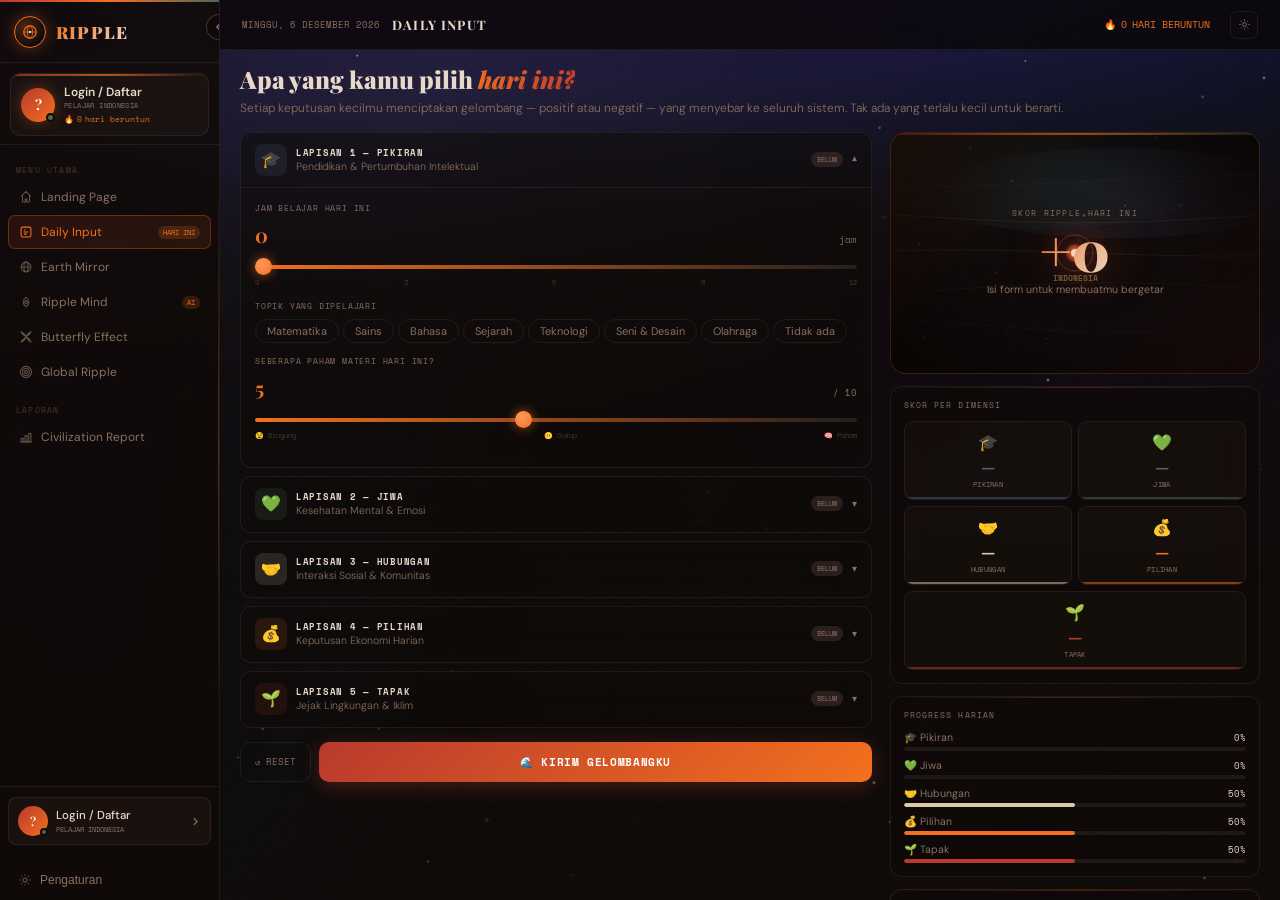
==== commit e293ab63: "Add files via upload" ====
--- a/input.html
+++ b/input.html
@@ -2823,7 +2823,7 @@
             </svg>
             Earth Mirror
           </a>
-          <a href="mind.html" class="nav-a">
+          <a href="ripple_mind.html" class="nav-a">
             <svg
               viewBox="0 0 20 20"
               fill="none"
